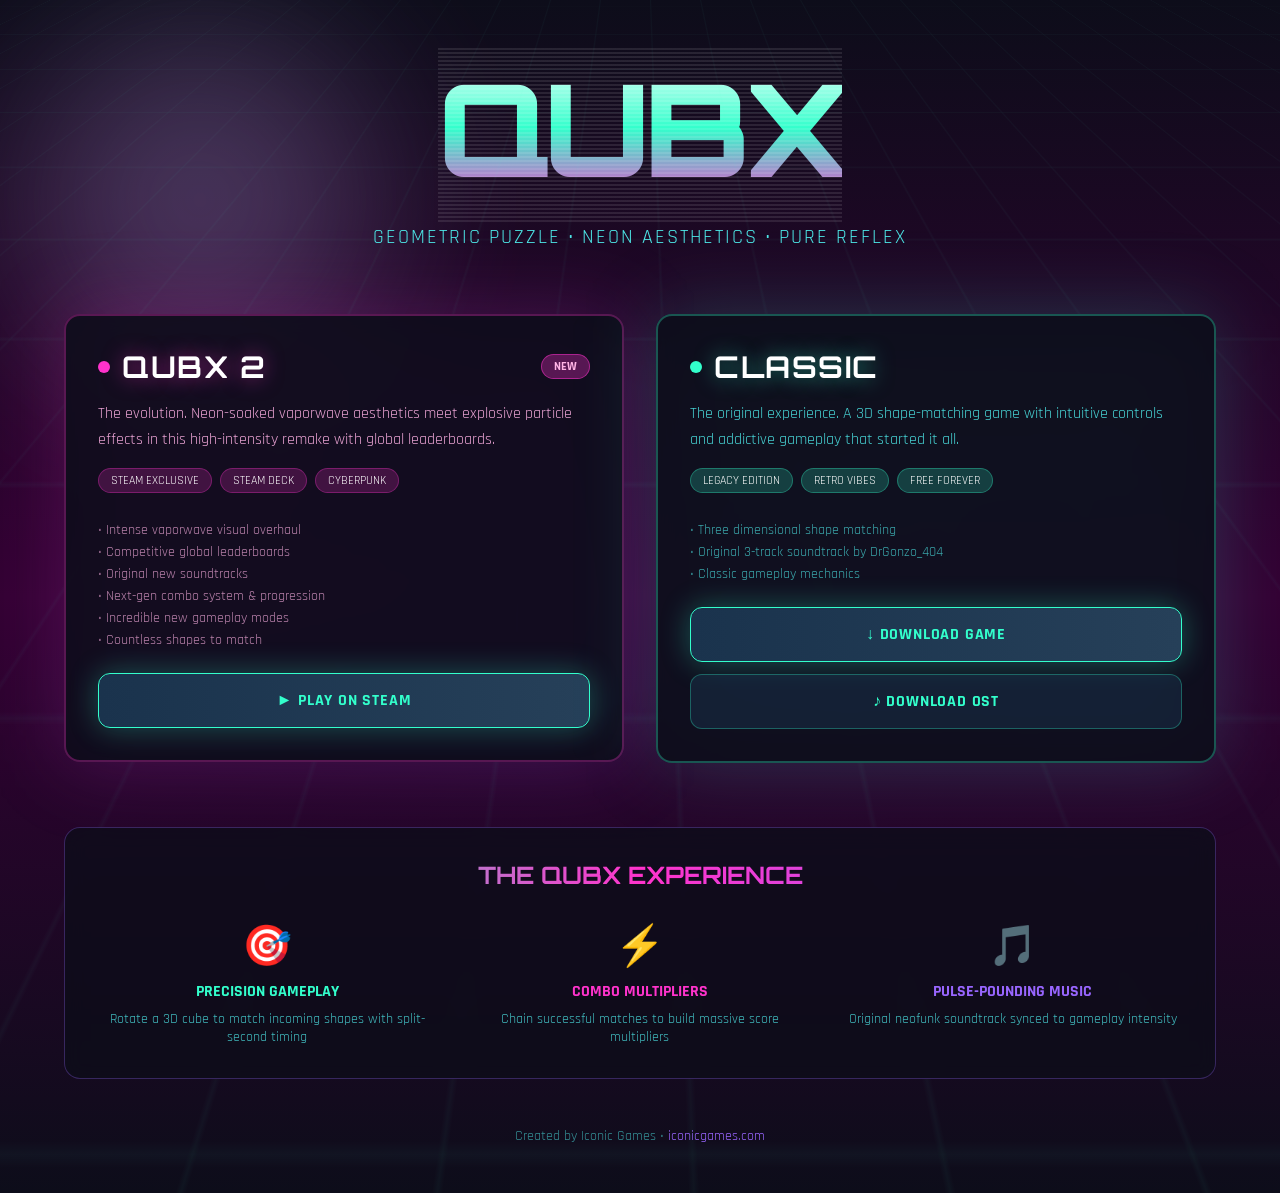
==== index.html @ 0fdddac6 "spells iconic" ====
<!DOCTYPE html>
<html lang="en">
<head>
  <meta charset="UTF-8">
  <meta name="viewport" content="width=device-width, initial-scale=1.0">
  <title>Qubx - Geometric Puzzle Game</title>
  <meta name="description" content="Qubx - A fast-reaction 3D puzzle game with neon aesthetics. Play the classic version free or try the new Steam release!">
  
  <!-- Fonts -->
  <link rel="preconnect" href="https://fonts.googleapis.com">
  <link rel="preconnect" href="https://fonts.gstatic.com" crossorigin>
  <link href="https://fonts.googleapis.com/css2?family=Orbitron:wght@400;700;900&family=Rajdhani:wght@400;600;700&display=swap" rel="stylesheet">
  
  <!-- Styles -->
  <link rel="stylesheet" href="styles.css">
</head>
<body>
  <div class="bg-wrapper">
    <div class="grid-bg"></div>
    <div class="glow-orb glow-orb-1" id="orb1"></div>
    <div class="glow-orb glow-orb-2" id="orb2"></div>
    
    <div class="container">
      <header>
        <div class="title-wrapper">
          <h1>QUBX</h1>
          <div class="scanlines"></div>
        </div>
        <p class="subtitle">GEOMETRIC PUZZLE • NEON AESTHETICS • PURE REFLEX</p>
      </header>

      <div class="cards-grid">
        <!-- Qubx 2 Card -->
        <div class="card card-new">
          <div class="card-glow"></div>
          <div class="card-content">
            <div class="card-header">
              <div class="status-dot"></div>
              <h2 class="card-title">QUBX 2</h2>
              <span class="badge-new">NEW</span>
            </div>
            
            <p class="card-description">
              The evolution. Neon-soaked vaporwave aesthetics meet explosive particle effects 
              in this high-intensity remake with global leaderboards.
            </p>
            
            <div class="tags">
              <span class="tag">STEAM EXCLUSIVE</span>
              <span class="tag">STEAM DECK</span>
              <span class="tag">CYBERPUNK</span>
            </div>
            
            <div class="features-list">
              <p>• Intense vaporwave visual overhaul</p>
              <p>• Competitive global leaderboards</p>
              <p>• Original new soundtracks</p>
              <p>• Next-gen combo system & progression</p>
              <p>• Incredible new gameplay modes</p>
              <p>• Countless shapes to match</p>
            </div>
            
            <div class="buttons">
              <a href="https://store.steampowered.com/app/3856500/Qubx_2/" target="_blank" rel="noopener noreferrer" class="btn btn-primary">► PLAY ON STEAM</a>
            </div>
          </div>
        </div>

        <!-- Classic Card -->
        <div class="card card-classic">
          <div class="card-glow"></div>
          <div class="card-content">
            <div class="card-header">
              <div class="status-dot"></div>
              <h2 class="card-title">CLASSIC</h2>
            </div>
            
            <p class="card-description">
              The original experience. A 3D shape-matching game with intuitive controls 
              and addictive gameplay that started it all.
            </p>
            
            <div class="tags">
              <span class="tag">LEGACY EDITION</span>
              <span class="tag">RETRO VIBES</span>
              <span class="tag">FREE FOREVER</span>
            </div>
            
            <div class="features-list">
              <p>• Three dimensional shape matching</p>
              <p>• Original 3-track soundtrack by DrGonzo_404</p>
              <p>• Classic gameplay mechanics</p>
            </div>
            
            <div class="buttons">
              <a href="QubxFull.zip" class="btn btn-primary">↓ DOWNLOAD GAME</a>
              <a href="QubxOST.zip" class="btn btn-secondary">♪ DOWNLOAD OST</a>
            </div>
          </div>
        </div>
      </div>

      <!-- Features Section -->
      <div class="features">
        <h3 class="features-title">THE QUBX EXPERIENCE</h3>
        
        <div class="features-grid">
          <div class="feature-1">
            <div class="feature-icon">🎯</div>
            <h4 class="feature-title">PRECISION GAMEPLAY</h4>
            <p class="feature-description">
              Rotate a 3D cube to match incoming shapes with split-second timing
            </p>
          </div>
          
          <div class="feature-2">
            <div class="feature-icon">⚡</div>
            <h4 class="feature-title">COMBO MULTIPLIERS</h4>
            <p class="feature-description">
              Chain successful matches to build massive score multipliers
            </p>
          </div>
          
          <div class="feature-3">
            <div class="feature-icon">🎵</div>
            <h4 class="feature-title">PULSE-POUNDING MUSIC</h4>
            <p class="feature-description">
              Original neofunk soundtrack synced to gameplay intensity
            </p>
          </div>
        </div>
      </div>

      <footer>
        <p>
          Created by Iconic Games • 
          <a href="https://iconicgames.com">iconicgames.com</a>
        </p>
      </footer>
    </div>
  </div>

  <script>
    // Mouse-following glow orbs
    const orb1 = document.getElementById('orb1');
    const orb2 = document.getElementById('orb2');
    
    document.addEventListener('mousemove', (e) => {
      const x = (e.clientX / window.innerWidth) * 100;
      const y = (e.clientY / window.innerHeight) * 100;
      
      orb1.style.left = x + '%';
      orb1.style.top = y + '%';
      
      orb2.style.left = (100 - x) + '%';
      orb2.style.top = (100 - y) + '%';
    });
  </script>
</body>
</html>
---- styles.css ----
/* Qubx 2 Vaporwave Color Palette */
:root {
  --color-neon-cyan: #33FFCC;
  --color-hover-cyan: #4DFFE6;
  --color-bright-cyan: #4DE6E6;
  --color-neon-magenta: #FF33CC;
  --color-purple: #9966FF;
  --color-golden: #FFE64D;
  --color-bg-dark: #0D0D1A;
  --color-bg-panel: #1A334D;
  --color-bg-panel-hover: #264059;
}

* {
  margin: 0;
  padding: 0;
  box-sizing: border-box;
  -webkit-font-smoothing: antialiased;
  -moz-osx-font-smoothing: grayscale;
}

body {
  font-family: 'Rajdhani', sans-serif;
  color: #ffffff;
  overflow-x: hidden;
  background: linear-gradient(to bottom, var(--color-bg-dark), #330033, var(--color-bg-dark));
  min-height: 100vh;
}

.container {
  max-width: 1200px;
  margin: 0 auto;
  padding: 3rem 1.5rem;
  position: relative;
  z-index: 10;
}

/* Background effects */
.bg-wrapper {
  position: relative;
  min-height: 100vh;
}

.grid-bg {
  position: absolute;
  inset: 0;
  opacity: 0.2;
  background-image: 
    linear-gradient(rgba(51, 255, 204, 0.15) 1px, transparent 1px),
    linear-gradient(90deg, rgba(51, 255, 204, 0.15) 1px, transparent 1px);
  background-size: 50px 50px;
  transform: perspective(500px) rotateX(60deg) translateY(-20%);
  transform-origin: center top;
}

.glow-orb {
  position: absolute;
  width: 400px;
  height: 400px;
  border-radius: 50%;
  filter: blur(80px);
  transition: all 1s ease-out;
  pointer-events: none;
}

.glow-orb-1 {
  background: radial-gradient(circle, var(--color-neon-magenta), transparent);
  opacity: 0.3;
}

.glow-orb-2 {
  background: radial-gradient(circle, var(--color-neon-cyan), transparent);
  opacity: 0.2;
  transition-duration: 1.5s;
}

/* Header */
header {
  text-align: center;
  margin-bottom: 4rem;
  animation: fadeIn 1s ease-out;
}

.title-wrapper {
  position: relative;
  display: inline-block;
}

h1 {
  font-family: 'Orbitron', sans-serif;
  font-size: 6rem;
  font-weight: 900;
  letter-spacing: -0.05em;
  margin-bottom: 1rem;
  background: linear-gradient(180deg, #fff 0%, var(--color-neon-cyan) 50%, var(--color-neon-magenta) 100%);
  -webkit-background-clip: text;
  -webkit-text-fill-color: transparent;
  background-clip: text;
  animation: glowPulse 3s ease-in-out infinite;
}

@keyframes glowPulse {
  0%, 100% {
    text-shadow: 
      0 0 20px rgba(51, 255, 204, 0.3),
      0 0 40px rgba(255, 51, 204, 0.2),
      0 0 60px rgba(153, 102, 255, 0.1);
  }
  50% {
    text-shadow: 
      0 0 30px rgba(51, 255, 204, 0.5),
      0 0 60px rgba(255, 51, 204, 0.4),
      0 0 90px rgba(153, 102, 255, 0.3);
  }
}

.scanlines {
  position: absolute;
  inset: 0;
  opacity: 0.1;
  pointer-events: none;
  background-image: repeating-linear-gradient(0deg, transparent, transparent 2px, #fff 2px, #fff 4px);
}

.subtitle {
  font-size: 1.25rem;
  color: var(--color-bright-cyan);
  letter-spacing: 0.1em;
}

/* Cards Grid */
.cards-grid {
  display: grid;
  grid-template-columns: 1fr;
  gap: 2rem;
  margin-bottom: 4rem;
}

@media (min-width: 768px) {
  .cards-grid {
    grid-template-columns: 1fr 1fr;
  }
  
  h1 {
    font-size: 8rem;
  }
}

/* Card Styles */
.card {
  position: relative;
  animation: slideInLeft 0.8s ease-out;
}

.card:nth-child(2) {
  animation: slideInRight 0.8s ease-out;
}

.card-glow {
  position: absolute;
  inset: 0;
  border-radius: 1rem;
  filter: blur(40px);
  transition: filter 0.5s;
}

.card:hover .card-glow {
  filter: blur(60px);
}

.card-classic .card-glow {
  background: linear-gradient(to bottom right, rgba(51, 255, 204, 0.2), rgba(77, 230, 230, 0.2));
}

.card-new .card-glow {
  background: linear-gradient(to bottom right, rgba(255, 51, 204, 0.2), rgba(153, 102, 255, 0.2));
}

.card-content {
  position: relative;
  background: rgba(13, 13, 26, 0.9);
  backdrop-filter: blur(10px);
  border-radius: 1rem;
  padding: 2rem;
  border: 2px solid;
  transition: border-color 0.3s;
}

.card-classic .card-content {
  border-color: rgba(51, 255, 204, 0.3);
}

.card-classic:hover .card-content {
  border-color: rgba(51, 255, 204, 0.7);
}

.card-new .card-content {
  border-color: rgba(255, 51, 204, 0.3);
}

.card-new:hover .card-content {
  border-color: rgba(255, 51, 204, 0.7);
}

.card-header {
  display: flex;
  align-items: center;
  gap: 0.75rem;
  margin-bottom: 1rem;
}

.status-dot {
  width: 0.75rem;
  height: 0.75rem;
  border-radius: 50%;
  animation: pulse 2s cubic-bezier(0.4, 0, 0.6, 1) infinite;
}

.card-classic .status-dot {
  background-color: var(--color-neon-cyan);
}

.card-new .status-dot {
  background-color: var(--color-neon-magenta);
}

.card-title {
  font-family: 'Orbitron', sans-serif;
  font-size: 1.875rem;
  font-weight: 700;
  letter-spacing: 0.05em;
}

.card-classic .card-title {
  text-shadow: 0 0 20px rgba(51, 255, 204, 0.5);
}

.card-new .card-title {
  text-shadow: 0 0 20px rgba(255, 51, 204, 0.5);
}

.badge-new {
  margin-left: auto;
  padding: 0.25rem 0.75rem;
  background: rgba(255, 51, 204, 0.3);
  color: #FFB3E6;
  border-radius: 9999px;
  font-size: 0.75rem;
  font-weight: 700;
  border: 1px solid rgba(255, 51, 204, 0.5);
}

.card-description {
  line-height: 1.6;
  margin-bottom: 1rem;
}

.card-classic .card-description {
  color: rgba(77, 230, 230, 0.9);
}

.card-new .card-description {
  color: rgba(255, 179, 230, 0.9);
}

.tags {
  display: flex;
  flex-wrap: wrap;
  gap: 0.5rem;
  margin-bottom: 1rem;
}

.tag {
  padding: 0.25rem 0.75rem;
  border-radius: 9999px;
  font-size: 0.75rem;
  border: 1px solid;
}

.card-classic .tag {
  background: rgba(51, 255, 204, 0.2);
  border-color: rgba(51, 255, 204, 0.3);
}

.card-new .tag {
  background: rgba(255, 51, 204, 0.2);
  border-color: rgba(255, 51, 204, 0.3);
}

.features-list {
  font-size: 0.875rem;
  margin-bottom: 1.5rem;
  padding-top: 0.5rem;
}

.card-classic .features-list {
  color: rgba(77, 230, 230, 0.7);
}

.card-new .features-list {
  color: rgba(255, 179, 230, 0.7);
}

.features-list p {
  margin: 0.25rem 0;
}

.buttons {
  display: flex;
  flex-direction: column;
  gap: 0.75rem;
}

.btn {
  display: block;
  padding: 1rem 1.5rem;
  border-radius: 0.75rem;
  font-weight: 700;
  text-align: center;
  text-decoration: none;
  font-family: 'Rajdhani', sans-serif;
  letter-spacing: 0.05em;
  transition: all 0.3s;
}

.btn-primary {
  background: linear-gradient(to right, #1A334D, #264059);
  border: 1px solid var(--color-neon-cyan);
  color: var(--color-neon-cyan);
  box-shadow: 0 0 30px rgba(51, 255, 204, 0.3);
}

.btn-primary:hover {
  background: linear-gradient(to right, #264059, #336680);
  box-shadow: 0 0 50px rgba(51, 255, 204, 0.5);
  transform: scale(1.05);
}

.btn-secondary {
  background: rgba(26, 51, 77, 0.5);
  border: 1px solid rgba(51, 255, 204, 0.3);
  color: var(--color-neon-cyan);
}

.btn-secondary:hover {
  background: rgba(38, 64, 89, 0.5);
  border-color: rgba(51, 255, 204, 0.7);
}

/* Features Section */
.features {
  background: rgba(13, 13, 26, 0.8);
  backdrop-filter: blur(10px);
  border-radius: 1rem;
  padding: 2rem;
  border: 1px solid rgba(153, 102, 255, 0.3);
  animation: fadeInUp 1s ease-out 0.3s both;
}

.features-title {
  font-family: 'Orbitron', sans-serif;
  font-size: 1.5rem;
  font-weight: 700;
  text-align: center;
  margin-bottom: 2rem;
  background: linear-gradient(90deg, var(--color-neon-cyan), var(--color-neon-magenta), var(--color-purple));
  -webkit-background-clip: text;
  -webkit-text-fill-color: transparent;
  background-clip: text;
}

.features-grid {
  display: grid;
  grid-template-columns: 1fr;
  gap: 2rem;
  text-align: center;
}

@media (min-width: 768px) {
  .features-grid {
    grid-template-columns: repeat(3, 1fr);
  }
}

.feature-icon {
  font-size: 2.5rem;
  margin-bottom: 0.5rem;
}

.feature-title {
  font-weight: 700;
  margin-bottom: 0.5rem;
}

.feature-1 .feature-title {
  color: var(--color-neon-cyan);
}

.feature-2 .feature-title {
  color: var(--color-neon-magenta);
}

.feature-3 .feature-title {
  color: var(--color-purple);
}

.feature-description {
  font-size: 0.875rem;
  color: rgba(77, 230, 230, 0.8);
}

/* Footer */
footer {
  text-align: center;
  margin-top: 3rem;
  color: rgba(77, 230, 230, 0.6);
  font-size: 0.875rem;
}

footer a {
  color: var(--color-purple);
  text-decoration: none;
  transition: color 0.3s;
}

footer a:hover {
  color: var(--color-neon-cyan);
}

/* Animations */
@keyframes fadeIn {
  from {
    opacity: 0;
    transform: translateY(-20px);
  }
  to {
    opacity: 1;
    transform: translateY(0);
  }
}

@keyframes fadeInUp {
  from {
    opacity: 0;
    transform: translateY(40px);
  }
  to {
    opacity: 1;
    transform: translateY(0);
  }
}

@keyframes slideInLeft {
  from {
    opacity: 0;
    transform: translateX(-50px);
  }
  to {
    opacity: 1;
    transform: translateX(0);
  }
}

@keyframes slideInRight {
  from {
    opacity: 0;
    transform: translateX(50px);
  }
  to {
    opacity: 1;
    transform: translateX(0);
  }
}

@keyframes pulse {
  0%, 100% {
    opacity: 1;
  }
  50% {
    opacity: 0.5;
  }
}

/* Responsive */
@media (max-width: 767px) {
  h1 {
    font-size: 4rem;
  }
  
  .subtitle {
    font-size: 1rem;
  }
  
  .card-title {
    font-size: 1.5rem;
  }
}
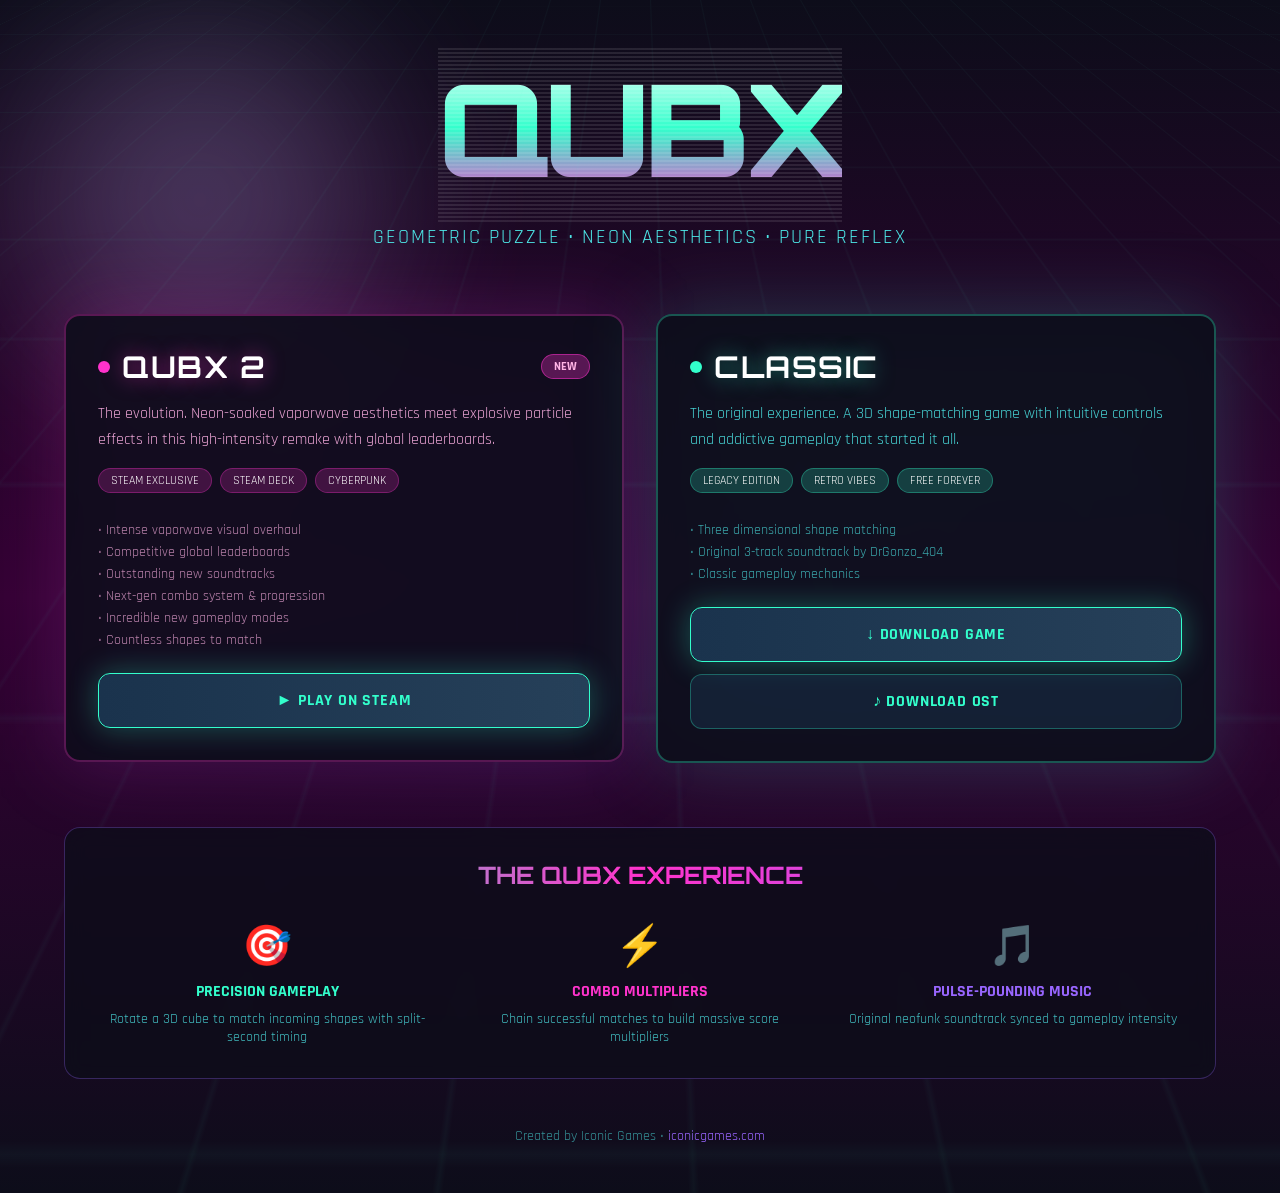
==== commit 8dc3b409: "v2" ====
--- a/index.html
+++ b/index.html
@@ -54,7 +54,7 @@
             <div class="features-list">
               <p>• Intense vaporwave visual overhaul</p>
               <p>• Competitive global leaderboards</p>
-              <p>• Original new soundtracks</p>
+              <p>• Outstanding new soundtracks</p>
               <p>• Next-gen combo system & progression</p>
               <p>• Incredible new gameplay modes</p>
               <p>• Countless shapes to match</p>
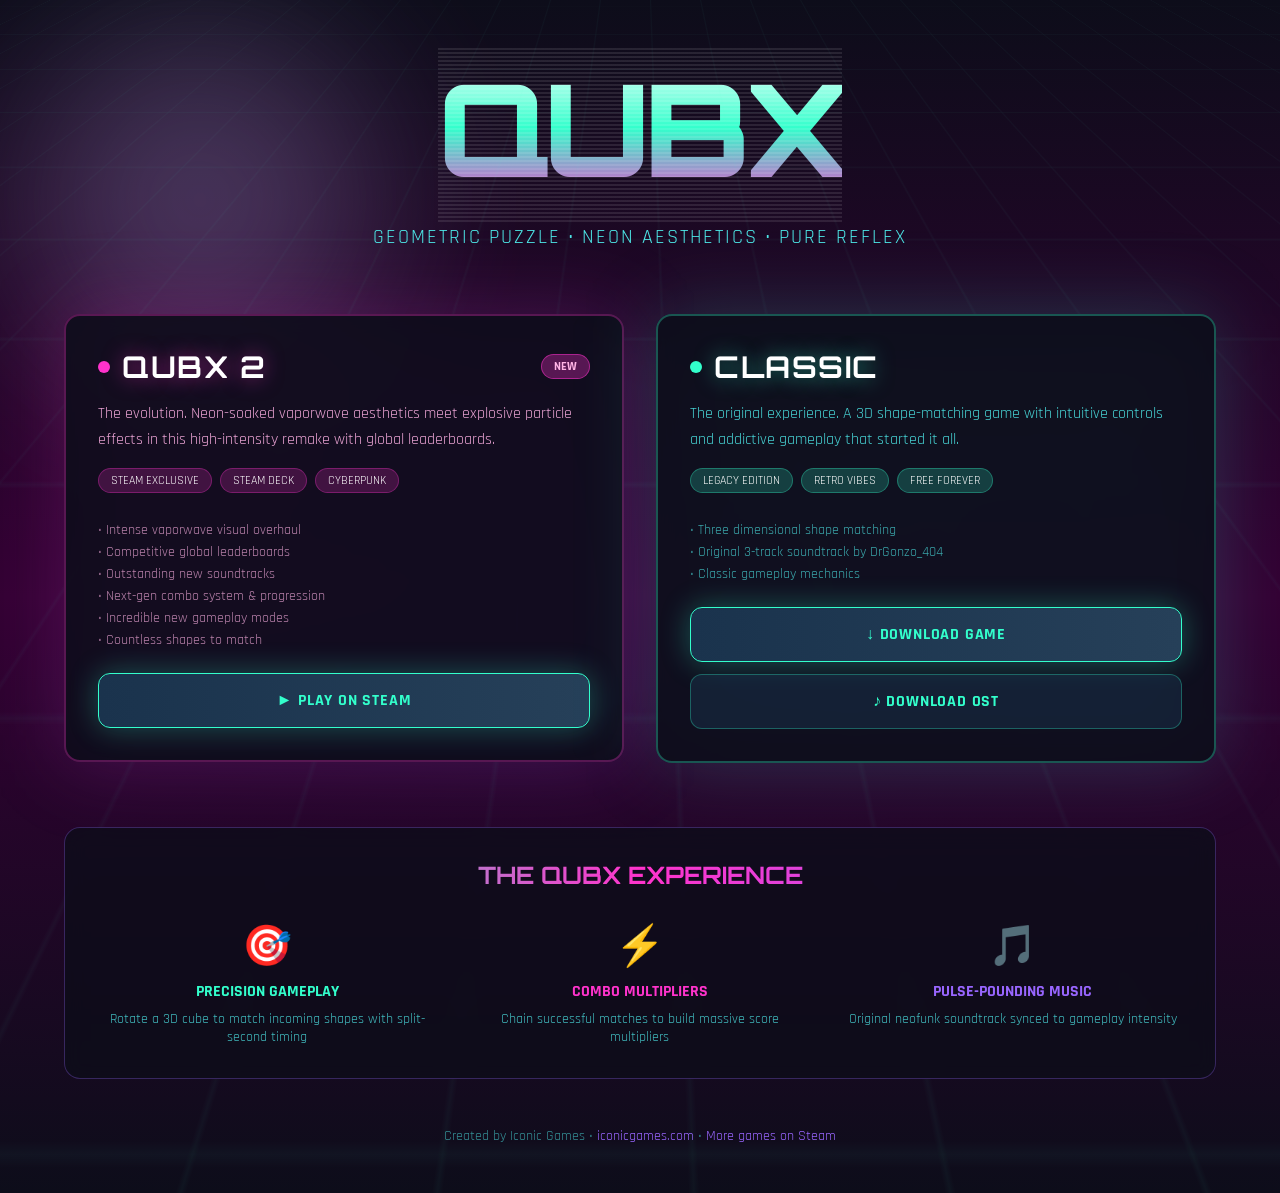
==== commit 0191fe4c: "Add Iconic Games Steam developer page link to footer Co-Authored-By: Claude Sonnet 4.6 <noreply@anth" ====
--- a/index.html
+++ b/index.html
@@ -133,8 +133,9 @@
 
       <footer>
         <p>
-          Created by Iconic Games • 
-          <a href="https://iconicgames.com">iconicgames.com</a>
+          Created by Iconic Games •
+          <a href="https://iconicgames.com">iconicgames.com</a> •
+          <a href="https://store.steampowered.com/developer/IconicGames" target="_blank" rel="noopener noreferrer">More games on Steam</a>
         </p>
       </footer>
     </div>
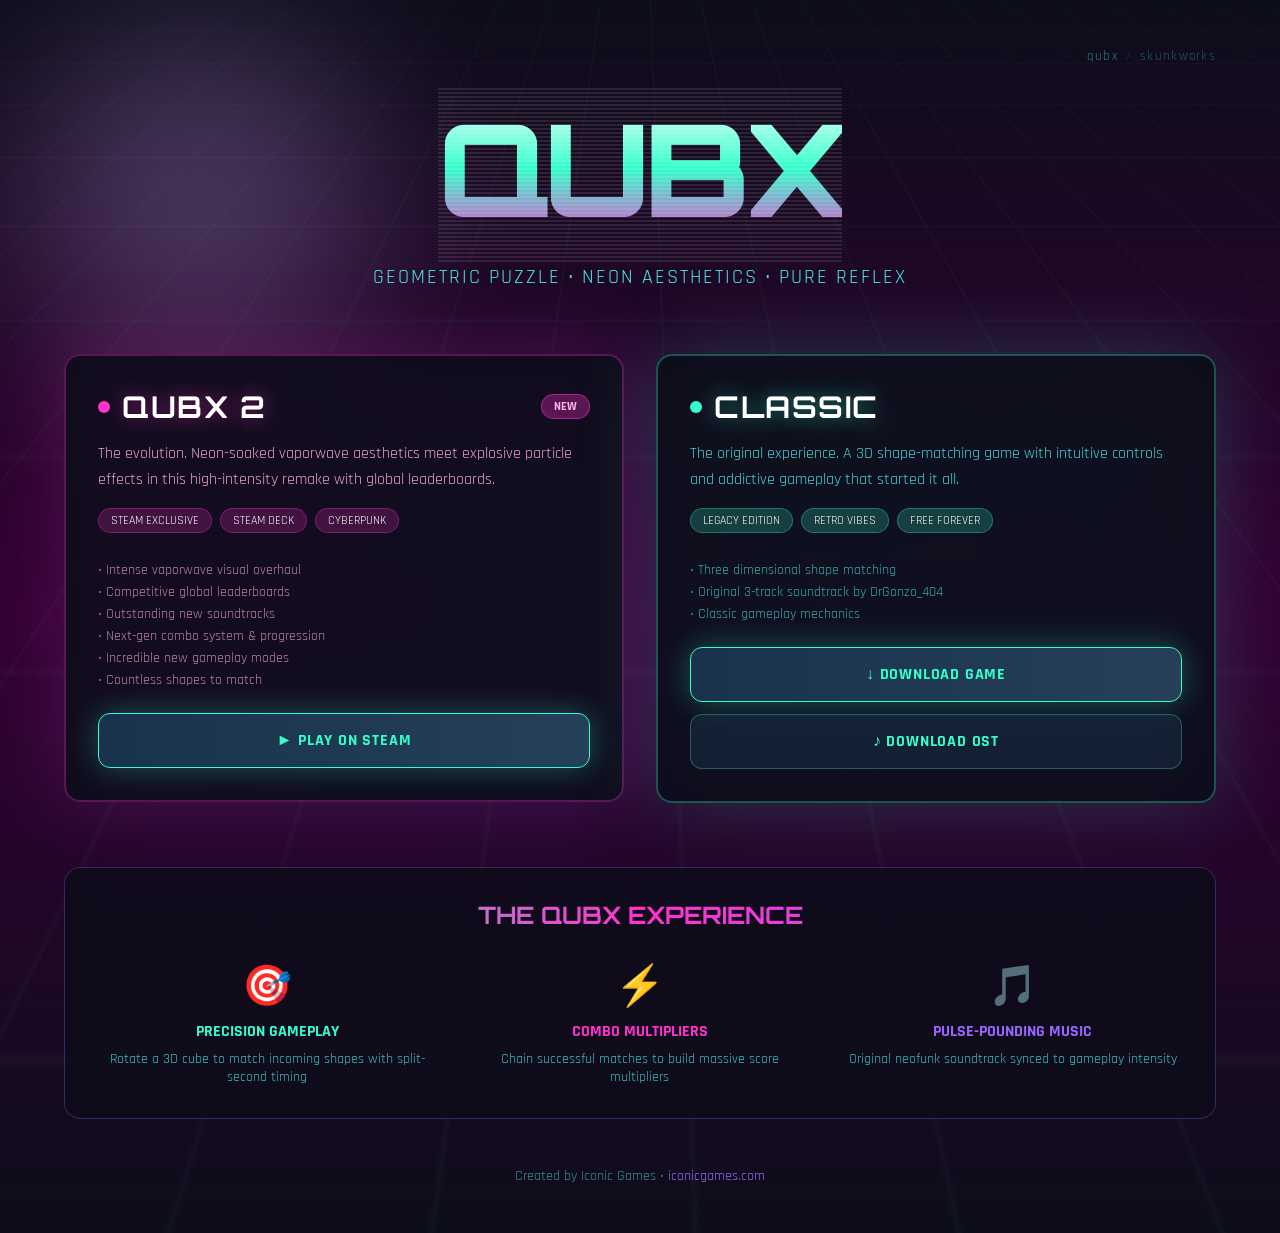
==== commit 5deec690: "Add skunkworks prototype gallery page with Rock Dwellers entry - New skunkworks.html in a blueprint/" ====
--- a/index.html
+++ b/index.html
@@ -21,6 +21,12 @@
     <div class="glow-orb glow-orb-2" id="orb2"></div>
     
     <div class="container">
+      <nav class="site-nav">
+        <a href="index.html" class="nav-link nav-active">qubx</a>
+        <span class="nav-sep">/</span>
+        <a href="skunkworks.html" class="nav-link">skunkworks</a>
+      </nav>
+
       <header>
         <div class="title-wrapper">
           <h1>QUBX</h1>
@@ -93,8 +99,8 @@
             </div>
             
             <div class="buttons">
-              <a href="QubxFull.zip" class="btn btn-primary">↓ DOWNLOAD GAME</a>
-              <a href="QubxOST.zip" class="btn btn-secondary">♪ DOWNLOAD OST</a>
+              <a href="https://github.com/IconicGamesQubx/IconicGamesQubx.github.io/releases/download/qubx-classic-v1/QubxFull.zip" class="btn btn-primary">↓ DOWNLOAD GAME</a>
+              <a href="https://github.com/IconicGamesQubx/IconicGamesQubx.github.io/releases/download/qubx-classic-v1/QubxOST.zip" class="btn btn-secondary">♪ DOWNLOAD OST</a>
             </div>
           </div>
         </div>
@@ -133,9 +139,8 @@
 
       <footer>
         <p>
-          Created by Iconic Games •
-          <a href="https://iconicgames.com">iconicgames.com</a> •
-          <a href="https://store.steampowered.com/developer/IconicGames" target="_blank" rel="noopener noreferrer">More games on Steam</a>
+          Created by Iconic Games • 
+          <a href="https://iconicgames.com">iconicgames.com</a>
         </p>
       </footer>
     </div>
--- a/styles.css
+++ b/styles.css
@@ -35,6 +35,43 @@
   z-index: 10;
 }
 
+/* Minimal site nav */
+.site-nav {
+  display: flex;
+  justify-content: flex-end;
+  align-items: center;
+  gap: 0.5rem;
+  font-family: 'Rajdhani', sans-serif;
+  font-size: 0.8rem;
+  letter-spacing: 0.1em;
+  text-transform: lowercase;
+  margin-bottom: 1.5rem;
+  opacity: 0.5;
+  transition: opacity 0.3s;
+}
+
+.site-nav:hover {
+  opacity: 0.9;
+}
+
+.nav-link {
+  color: rgba(77, 230, 230, 0.7);
+  text-decoration: none;
+  transition: color 0.2s;
+}
+
+.nav-link:hover {
+  color: var(--color-neon-cyan);
+}
+
+.nav-active {
+  color: var(--color-neon-cyan);
+}
+
+.nav-sep {
+  color: rgba(77, 230, 230, 0.3);
+}
+
 /* Background effects */
 .bg-wrapper {
   position: relative;
@@ -486,12 +523,13 @@
   h1 {
     font-size: 4rem;
   }
-  
+
   .subtitle {
     font-size: 1rem;
   }
-  
+
   .card-title {
     font-size: 1.5rem;
   }
 }
+
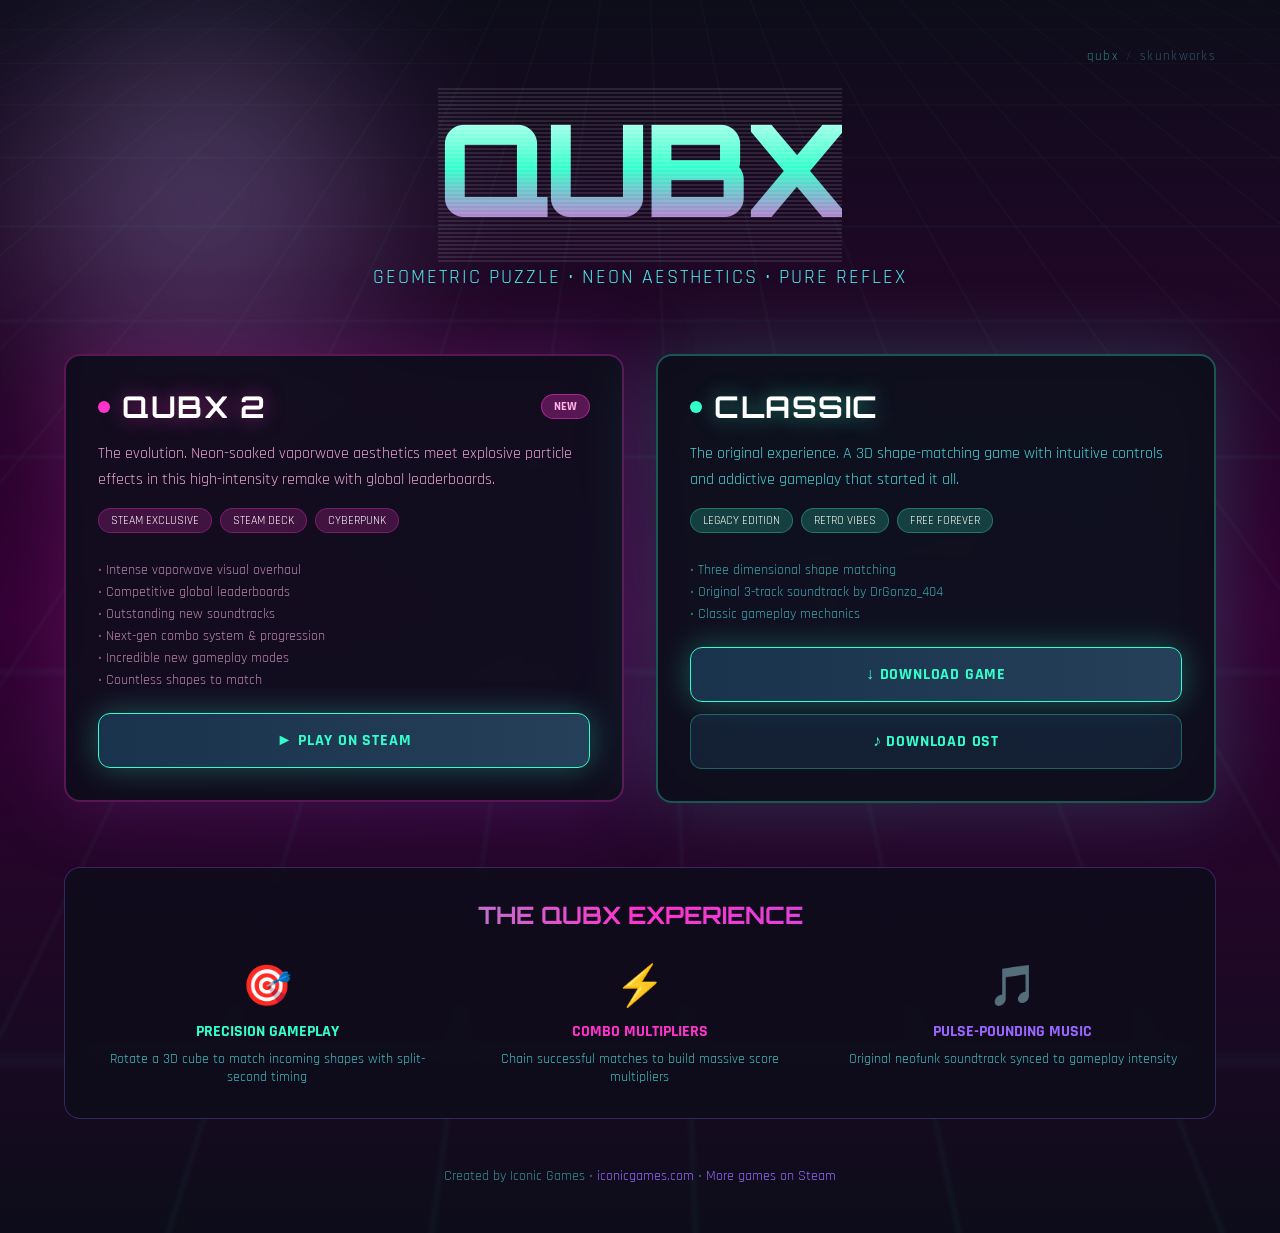
==== commit ce4138ab: "Add skunkworks prototype gallery page with Rock Dwellers entry (#2) - New skunkworks.html in a bluep" ====
--- a/index.html
+++ b/index.html
@@ -139,8 +139,9 @@
 
       <footer>
         <p>
-          Created by Iconic Games • 
-          <a href="https://iconicgames.com">iconicgames.com</a>
+          Created by Iconic Games •
+          <a href="https://iconicgames.com">iconicgames.com</a> •
+          <a href="https://store.steampowered.com/developer/IconicGames" target="_blank" rel="noopener noreferrer">More games on Steam</a>
         </p>
       </footer>
     </div>
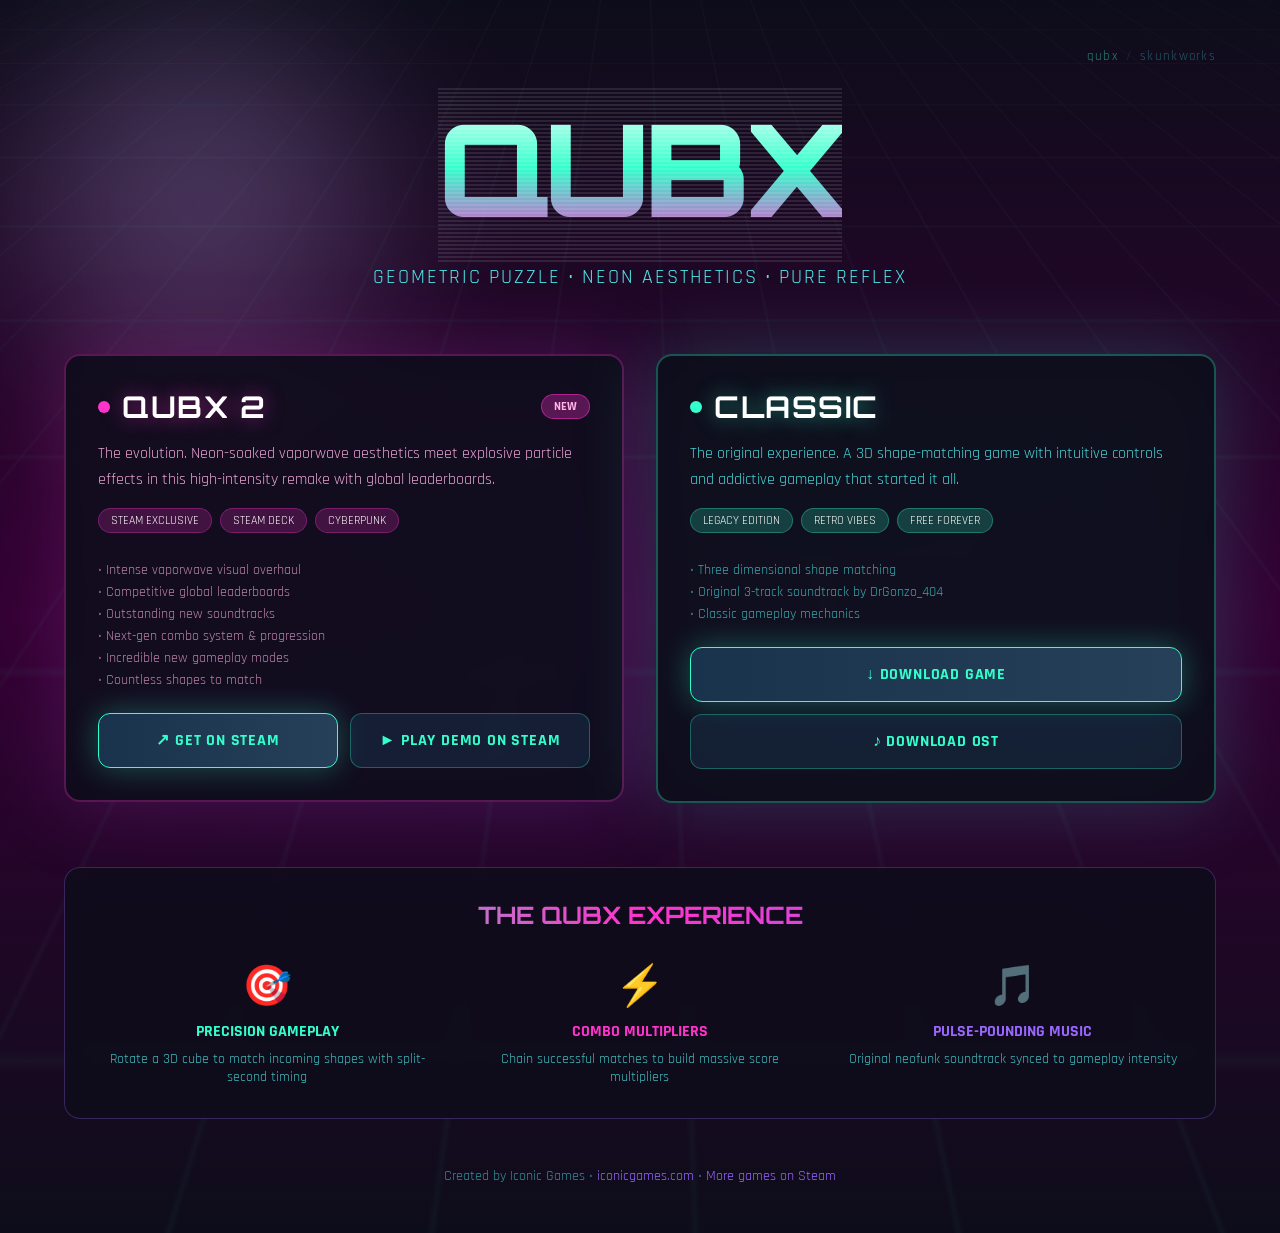
==== commit 8add2170: "Add separate Steam purchase and demo buttons" ====
--- a/index.html
+++ b/index.html
@@ -66,8 +66,9 @@
               <p>• Countless shapes to match</p>
             </div>
             
-            <div class="buttons">
-              <a href="https://store.steampowered.com/app/3856500/Qubx_2/" target="_blank" rel="noopener noreferrer" class="btn btn-primary">► PLAY ON STEAM</a>
+            <div class="buttons buttons-steam">
+              <a href="https://store.steampowered.com/app/3856500/Qubx_2/" target="_blank" rel="noopener noreferrer" class="btn btn-primary">↗ GET ON STEAM</a>
+              <a href="https://store.steampowered.com/app/3856500/Qubx_2/" target="_blank" rel="noopener noreferrer" class="btn btn-secondary">► PLAY DEMO ON STEAM</a>
             </div>
           </div>
         </div>
--- a/styles.css
+++ b/styles.css
@@ -348,6 +348,11 @@
   gap: 0.75rem;
 }
 
+.buttons-steam {
+  display: grid;
+  grid-template-columns: repeat(auto-fit, minmax(min(100%, 13rem), 1fr));
+}
+
 .btn {
   display: block;
   padding: 1rem 1.5rem;
@@ -532,4 +537,3 @@
     font-size: 1.5rem;
   }
 }
-
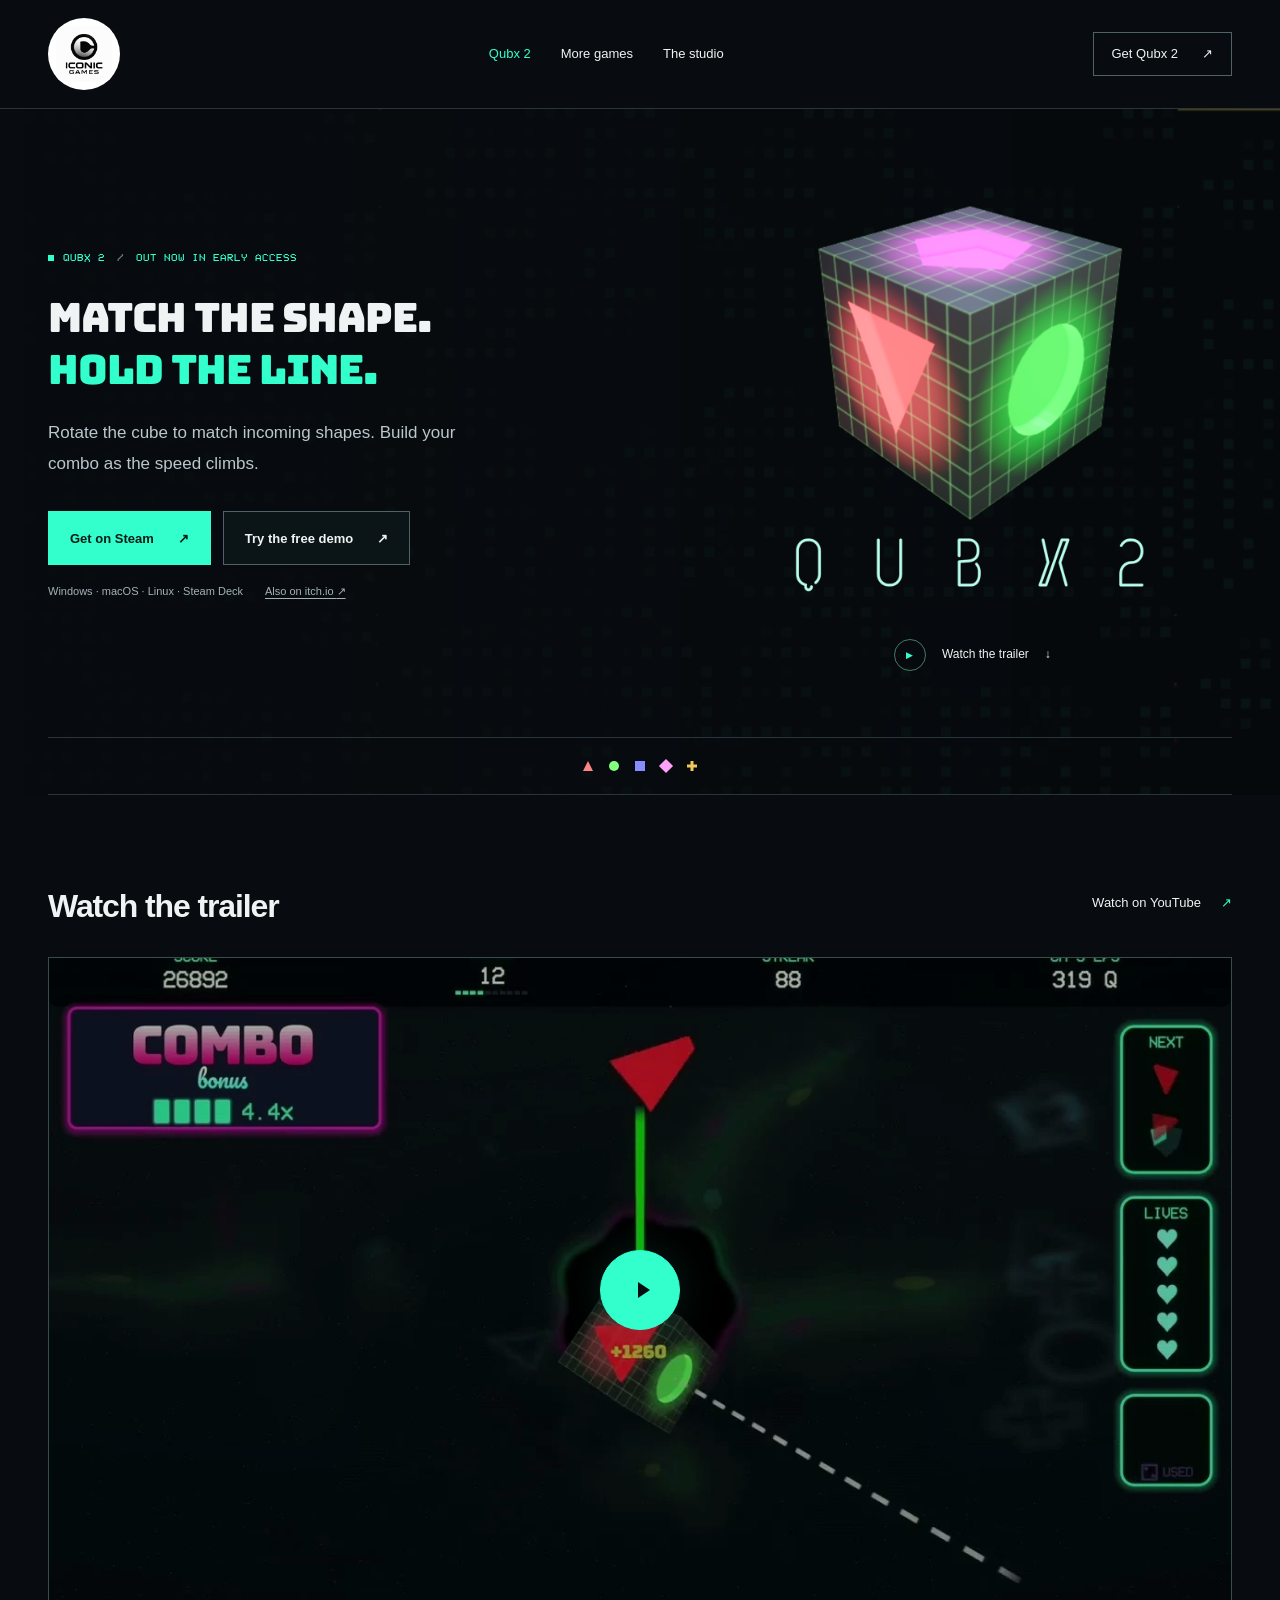
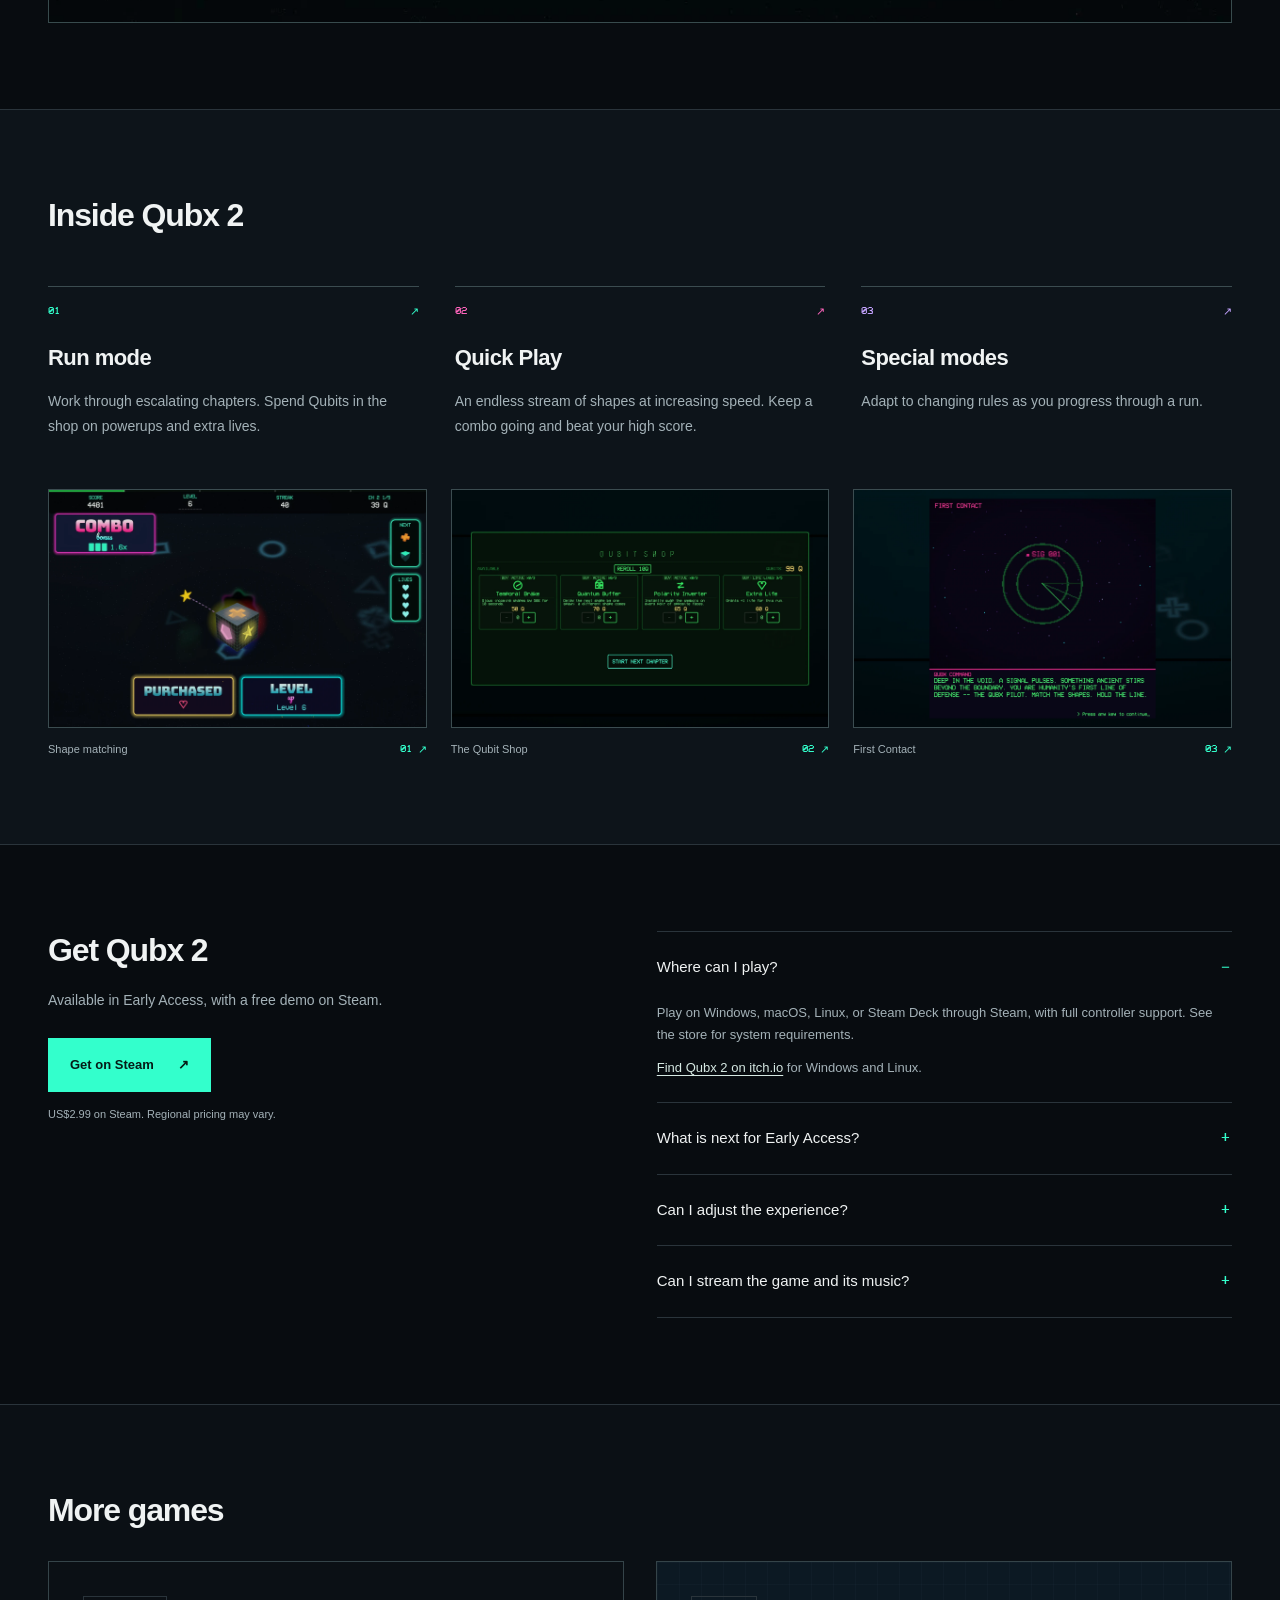
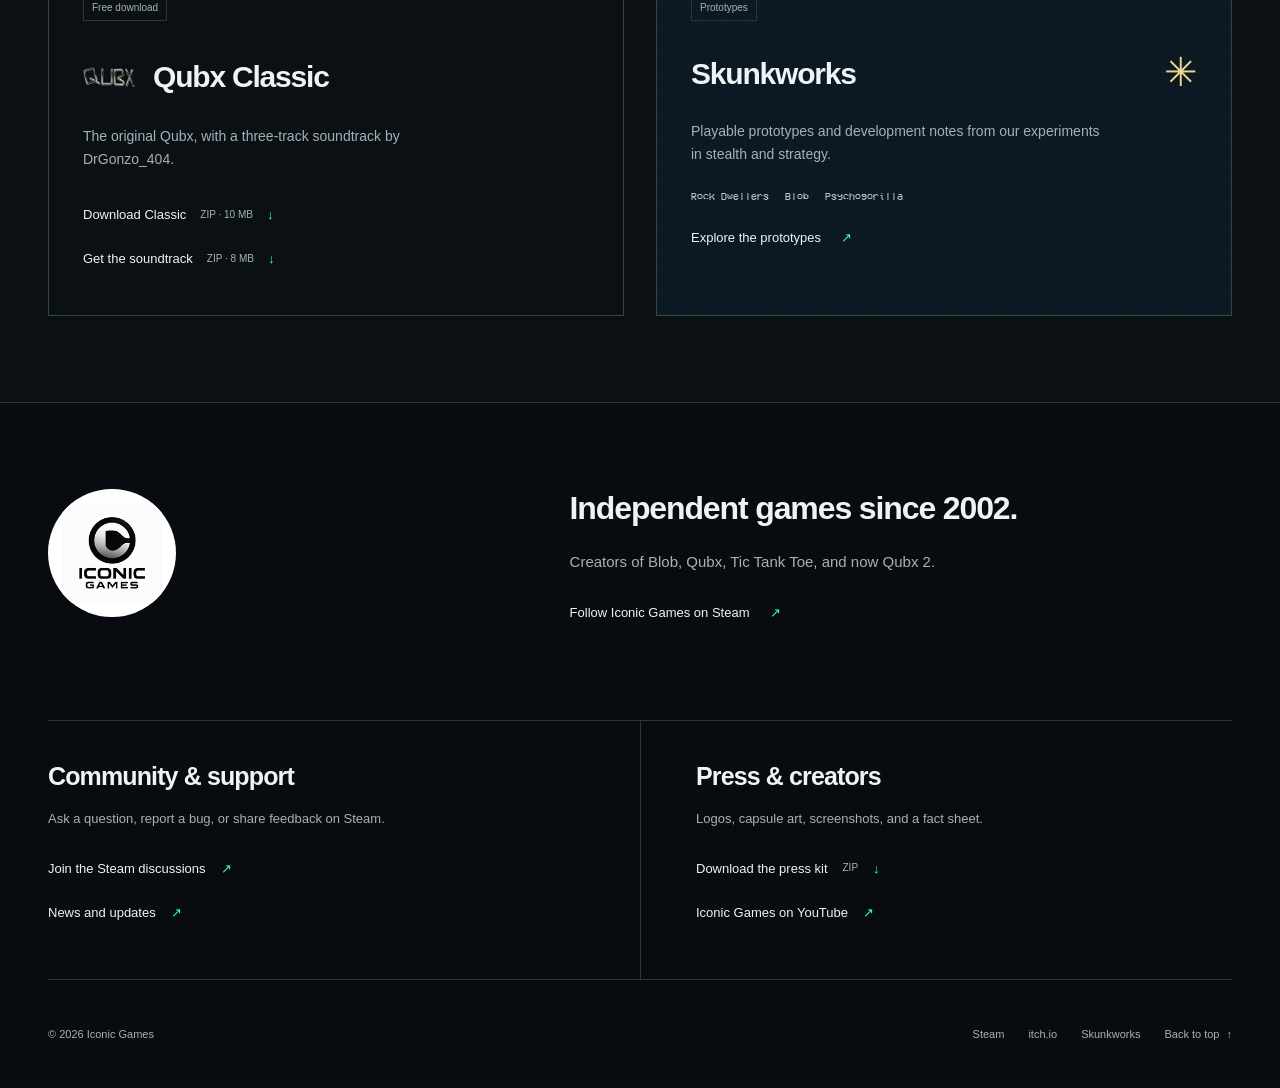
==== commit db0e606f: "Refresh Iconic Games site and Qubx 2 presentation Use existing studio and game artwork, concise copy" ====
--- a/index.html
+++ b/index.html
@@ -1,168 +1,454 @@
-<!DOCTYPE html>
+<!doctype html>
 <html lang="en">
-<head>
-  <meta charset="UTF-8">
-  <meta name="viewport" content="width=device-width, initial-scale=1.0">
-  <title>Qubx - Geometric Puzzle Game</title>
-  <meta name="description" content="Qubx - A fast-reaction 3D puzzle game with neon aesthetics. Play the classic version free or try the new Steam release!">
-  
-  <!-- Fonts -->
-  <link rel="preconnect" href="https://fonts.googleapis.com">
-  <link rel="preconnect" href="https://fonts.gstatic.com" crossorigin>
-  <link href="https://fonts.googleapis.com/css2?family=Orbitron:wght@400;700;900&family=Rajdhani:wght@400;600;700&display=swap" rel="stylesheet">
-  
-  <!-- Styles -->
-  <link rel="stylesheet" href="styles.css">
-</head>
-<body>
-  <div class="bg-wrapper">
-    <div class="grid-bg"></div>
-    <div class="glow-orb glow-orb-1" id="orb1"></div>
-    <div class="glow-orb glow-orb-2" id="orb2"></div>
-    
-    <div class="container">
-      <nav class="site-nav">
-        <a href="index.html" class="nav-link nav-active">qubx</a>
-        <span class="nav-sep">/</span>
-        <a href="skunkworks.html" class="nav-link">skunkworks</a>
+  <head>
+    <meta charset="UTF-8" />
+    <meta name="viewport" content="width=device-width, initial-scale=1" />
+    <title>Iconic Games</title>
+    <meta
+      name="description"
+      content="Qubx 2 is a 3D shape matching game from Iconic Games. Watch the trailer, explore Run mode and Quick Play, and try the free Steam demo."
+    />
+    <meta name="theme-color" content="#080c10" />
+    <meta name="color-scheme" content="dark" />
+    <meta name="referrer" content="strict-origin-when-cross-origin" />
+    <link rel="canonical" href="https://iconicgames.com/" />
+    <meta property="og:type" content="website" />
+    <meta property="og:site_name" content="Iconic Games" />
+    <meta property="og:title" content="Iconic Games" />
+    <meta
+      property="og:description"
+      content="Rotate the cube to match incoming shapes. Qubx 2 is out now in Early Access, with a free demo on Steam."
+    />
+    <meta property="og:url" content="https://iconicgames.com/" />
+    <meta
+      property="og:image"
+      content="https://iconicgames.com/assets/qubx-2-social.jpg"
+    />
+    <meta
+      property="og:image:alt"
+      content="Qubx 2: a neon cube with geometric shapes on its faces"
+    />
+    <meta name="twitter:card" content="summary_large_image" />
+    <link rel="icon" href="assets/favicon.png" type="image/png" />
+    <link rel="stylesheet" href="styles.css" />
+    <script src="site.js" defer></script>
+  </head>
+  <body>
+    <a class="skip-link" href="#main">Skip to content</a>
+    <header class="site-header">
+      <div class="shell header-inner">
+        <a
+          class="studio-brand"
+          href="index.html"
+          aria-label="Iconic Games home"
+        >
+          <span class="studio-logo"
+            ><img
+              src="assets/iconic-games-logo.png"
+              alt="Iconic Games"
+              width="64"
+              height="64"
+          /></span>
+        </a>
+        <nav class="site-nav" aria-label="Main navigation">
+          <a href="#qubx-2" aria-current="page">Qubx 2</a
+          ><a href="#more-games">More games</a><a href="#studio">The studio</a>
+        </nav>
+        <a
+          class="header-cta"
+          href="https://store.steampowered.com/app/3856500/Qubx_2/"
+          >Get Qubx 2 <span aria-hidden="true">↗</span></a
+        >
+      </div>
+    </header>
+    <main id="main">
+      <section class="hero" id="qubx-2" aria-labelledby="hero-title">
+        <div class="hero-grid" aria-hidden="true"></div>
+        <div class="shell hero-inner">
+          <div class="hero-copy">
+            <p class="eyebrow">
+              <span class="status-light" aria-hidden="true"></span> Qubx 2
+              <span class="eyebrow-divider">/</span> Out now in Early Access
+            </p>
+            <h1 id="hero-title">
+              Match the shape.<br /><span>Hold the line.</span>
+            </h1>
+            <p class="hero-description">
+              Rotate the cube to match incoming shapes. Build your combo as the
+              speed climbs.
+            </p>
+            <div class="hero-actions">
+              <a
+                class="button button-primary"
+                href="https://store.steampowered.com/app/3856500/Qubx_2/"
+                >Get on Steam <span aria-hidden="true">↗</span></a
+              >
+              <a
+                class="button button-secondary"
+                href="https://store.steampowered.com/app/3856500/Qubx_2/#demoGameBtn"
+                >Try the free demo <span aria-hidden="true">↗</span></a
+              >
+            </div>
+            <div class="hero-meta">
+              <p>Windows · macOS · Linux · Steam Deck</p>
+              <a href="https://iconicgame.itch.io/qubx-2"
+                >Also on itch.io <span aria-hidden="true">↗</span></a
+              >
+            </div>
+          </div>
+          <div class="hero-art">
+            <img
+              class="qubx-logo"
+              src="assets/qubx-2-logo.png"
+              alt="Qubx 2"
+              width="1024"
+              height="1024"
+              fetchpriority="high"
+            />
+            <a class="watch-link" href="#trailer"
+              ><span class="small-play" aria-hidden="true">▶</span> Watch the
+              trailer <span aria-hidden="true">↓</span></a
+            >
+          </div>
+        </div>
+        <div class="shell hero-divider" aria-hidden="true">
+          <div class="shape-sequence" aria-hidden="true">
+            <i class="shape-triangle"></i><i class="shape-circle"></i
+            ><i class="shape-square"></i><i class="shape-diamond"></i
+            ><i class="shape-cross"></i>
+          </div>
+        </div>
+      </section>
+      <section
+        class="section shell"
+        id="trailer"
+        aria-labelledby="trailer-title"
+      >
+        <div class="section-heading">
+          <div>
+            <h2 id="trailer-title">Watch the trailer</h2>
+          </div>
+          <a
+            class="text-link"
+            href="https://www.youtube.com/watch?v=He80x8rVXrY"
+            >Watch on YouTube <span aria-hidden="true">↗</span></a
+          >
+        </div>
+        <div class="trailer-frame" data-trailer>
+          <a
+            class="trailer-cover"
+            href="https://www.youtube.com/watch?v=He80x8rVXrY"
+            aria-label="Play the Qubx 2 trailer"
+            data-trailer-play
+          >
+            <img
+              src="assets/trailer-poster.webp"
+              alt=""
+              width="1280"
+              height="720"
+              loading="lazy"
+            />
+            <span class="play-button" aria-hidden="true"
+              ><svg viewBox="0 0 24 24" width="24" height="24">
+                <path d="m8 4 12 8-12 8Z" fill="currentColor" /></svg
+            ></span>
+          </a>
+        </div>
+      </section>
+      <section
+        class="section gameplay-section"
+        aria-labelledby="gameplay-title"
+      >
+        <div class="shell">
+          <div class="section-heading">
+            <div>
+              <h2 id="gameplay-title">Inside Qubx 2</h2>
+            </div>
+          </div>
+          <div class="feature-grid">
+            <article class="feature">
+              <span class="feature-number"
+                >01 <span aria-hidden="true">↗</span></span
+              >
+              <h3>Run mode</h3>
+              <p>
+                Work through escalating chapters. Spend Qubits in the shop on
+                powerups and extra lives.
+              </p>
+            </article>
+            <article class="feature">
+              <span class="feature-number"
+                >02 <span aria-hidden="true">↗</span></span
+              >
+              <h3>Quick Play</h3>
+              <p>
+                An endless stream of shapes at increasing speed. Keep a combo
+                going and beat your high score.
+              </p>
+            </article>
+            <article class="feature">
+              <span class="feature-number"
+                >03 <span aria-hidden="true">↗</span></span
+              >
+              <h3>Special modes</h3>
+              <p>Adapt to changing rules as you progress through a run.</p>
+            </article>
+          </div>
+          <div class="screenshots" role="group" aria-label="Qubx 2 screenshots">
+            <figure>
+              <a
+                href="assets/screenshots/shape-matching.webp"
+                aria-label="View the shape matching screenshot at full size"
+                ><img
+                  src="assets/screenshots/shape-matching.webp"
+                  alt="A star approaches the cube as a combo builds during a run."
+                  width="1600"
+                  height="1005"
+                  loading="lazy"
+              /></a>
+              <figcaption>
+                <span>Shape matching</span><span aria-hidden="true">01 ↗</span>
+              </figcaption>
+            </figure>
+            <figure>
+              <a
+                href="assets/screenshots/qubit-shop.webp"
+                aria-label="View the Qubit Shop screenshot at full size"
+                ><img
+                  src="assets/screenshots/qubit-shop.webp"
+                  alt="The Qubit Shop offers powerups and an extra life between chapters."
+                  width="1600"
+                  height="1005"
+                  loading="lazy"
+              /></a>
+              <figcaption>
+                <span>The Qubit Shop</span><span aria-hidden="true">02 ↗</span>
+              </figcaption>
+            </figure>
+            <figure>
+              <a
+                href="assets/screenshots/first-contact.webp"
+                aria-label="View the First Contact screenshot at full size"
+                ><img
+                  src="assets/screenshots/first-contact.webp"
+                  alt="A pixel art radar screen introduces the First Contact chapter."
+                  width="1600"
+                  height="1005"
+                  loading="lazy"
+              /></a>
+              <figcaption>
+                <span>First Contact</span><span aria-hidden="true">03 ↗</span>
+              </figcaption>
+            </figure>
+          </div>
+        </div>
+      </section>
+      <section
+        class="section shell details-section"
+        aria-labelledby="details-title"
+      >
+        <div class="details-intro">
+          <h2 id="details-title">Get Qubx 2</h2>
+          <p>Available in Early Access, with a free demo on Steam.</p>
+          <a
+            class="button button-primary"
+            href="https://store.steampowered.com/app/3856500/Qubx_2/"
+            >Get on Steam <span aria-hidden="true">↗</span></a
+          >
+          <p class="price-note">US$2.99 on Steam. Regional pricing may vary.</p>
+        </div>
+        <div class="game-details">
+          <details open>
+            <summary>Where can I play?</summary>
+            <div class="details-body">
+              <p>
+                Play on Windows, macOS, Linux, or Steam Deck through Steam, with
+                full controller support. See the store for system requirements.
+              </p>
+              <p>
+                <a href="https://iconicgame.itch.io/qubx-2"
+                  >Find Qubx 2 on itch.io</a
+                >
+                for Windows and Linux.
+              </p>
+            </div>
+          </details>
+          <details>
+            <summary>What is next for Early Access?</summary>
+            <div class="details-body">
+              <p>
+                We are tuning difficulty, the run economy, and game feel with
+                player feedback. There is no fixed date for leaving Early
+                Access.
+              </p>
+              <p>
+                <a href="https://store.steampowered.com/news/app/3856500"
+                  >Read the latest updates <span aria-hidden="true">↗</span></a
+                >
+              </p>
+            </div>
+          </details>
+          <details>
+            <summary>Can I adjust the experience?</summary>
+            <div class="details-body">
+              <p>
+                Choose your difficulty, remap controls, and adjust visual
+                effects with reduced motion, reduced flashes, and high contrast
+                shapes.
+              </p>
+              <p>
+                The interface supports English, French, German, Spanish,
+                Japanese, Simplified Chinese, and Welsh.
+              </p>
+            </div>
+          </details>
+          <details>
+            <summary>Can I stream the game and its music?</summary>
+            <div class="details-body">
+              <p>
+                Yes. You can stream, record, and monetize content featuring Qubx
+                2 and its soundtrack. Our music has no royalty obligations or
+                DMCA claims.
+              </p>
+              <p>
+                The Qubx 2 soundtrack is by the Qubx2 Dev Team. Generative AI
+                tools were used in parts of its creation, as disclosed on Steam.
+              </p>
+              <p>
+                <a href="#press"
+                  >Get the press assets <span aria-hidden="true">↓</span></a
+                >
+              </p>
+            </div>
+          </details>
+        </div>
+      </section>
+      <section
+        class="section more-section"
+        id="more-games"
+        aria-labelledby="more-title"
+      >
+        <div class="shell">
+          <div class="section-heading">
+            <div>
+              <h2 id="more-title">More games</h2>
+            </div>
+          </div>
+          <div class="more-grid">
+            <article class="classic-project">
+              <div class="project-topline">
+                <span class="project-tag">Free download</span>
+              </div>
+              <div class="classic-heading">
+                <img
+                  src="qubx.png"
+                  alt=""
+                  width="70"
+                  height="70"
+                  loading="lazy"
+                />
+                <h3>Qubx Classic</h3>
+              </div>
+              <p>
+                The original Qubx, with a three-track soundtrack by DrGonzo_404.
+              </p>
+              <div class="project-links">
+                <a
+                  class="text-link"
+                  href="https://github.com/IconicGamesQubx/IconicGamesQubx.github.io/releases/download/qubx-classic-v1/QubxFull.zip"
+                  >Download Classic <span class="link-meta">ZIP · 10 MB</span
+                  ><span aria-hidden="true">↓</span></a
+                ><a
+                  class="text-link"
+                  href="https://github.com/IconicGamesQubx/IconicGamesQubx.github.io/releases/download/qubx-classic-v1/QubxOST.zip"
+                  >Get the soundtrack <span class="link-meta">ZIP · 8 MB</span
+                  ><span aria-hidden="true">↓</span></a
+                >
+              </div>
+            </article>
+            <article class="skunkworks-project">
+              <div class="project-topline">
+                <span class="project-tag">Prototypes</span>
+              </div>
+              <h3>
+                Skunkworks<span class="skunkworks-asterisk" aria-hidden="true"
+                  >✳</span
+                >
+              </h3>
+              <p>
+                Playable prototypes and development notes from our experiments
+                in stealth and strategy.
+              </p>
+              <div class="prototype-list">
+                <span>Rock Dwellers</span><span>Blob</span
+                ><span>Psychogorilla</span>
+              </div>
+              <a class="text-link" href="skunkworks.html"
+                >Explore the prototypes <span aria-hidden="true">↗</span></a
+              >
+            </article>
+          </div>
+        </div>
+      </section>
+      <section
+        class="section shell studio-section"
+        id="studio"
+        aria-labelledby="studio-title"
+      >
+        <div class="studio-heading">
+          <span class="studio-logo"
+            ><img
+              src="assets/iconic-games-logo.png"
+              alt="Iconic Games"
+              width="112"
+              height="112"
+              loading="lazy"
+          /></span>
+        </div>
+        <div class="studio-copy">
+          <h2 id="studio-title">Independent games since 2002.</h2>
+          <p>Creators of Blob, Qubx, Tic Tank Toe, and now Qubx 2.</p>
+          <a
+            class="text-link"
+            href="https://store.steampowered.com/developer/IconicGames"
+            >Follow Iconic Games on Steam <span aria-hidden="true">↗</span></a
+          >
+        </div>
+      </section>
+      <section class="shell contact-grid" aria-label="Community and press">
+        <div class="contact-block">
+          <h2>Community &amp; support</h2>
+          <p>Ask a question, report a bug, or share feedback on Steam.</p>
+          <a
+            class="text-link"
+            href="https://steamcommunity.com/app/3856500/discussions/"
+            >Join the Steam discussions <span aria-hidden="true">↗</span></a
+          ><a
+            class="text-link"
+            href="https://store.steampowered.com/news/app/3856500"
+            >News and updates <span aria-hidden="true">↗</span></a
+          >
+        </div>
+        <div class="contact-block" id="press">
+          <h2>Press &amp; creators</h2>
+          <p>Logos, capsule art, screenshots, and a fact sheet.</p>
+          <a class="text-link" href="downloads/qubx-2-press-kit.zip" download
+            >Download the press kit <span class="link-meta">ZIP</span
+            ><span aria-hidden="true">↓</span></a
+          ><a class="text-link" href="https://www.youtube.com/@IconicGamesTeam"
+            >Iconic Games on YouTube <span aria-hidden="true">↗</span></a
+          >
+        </div>
+      </section>
+    </main>
+    <footer class="site-footer shell">
+      <p>© 2026 Iconic Games</p>
+      <nav aria-label="Footer navigation">
+        <a href="https://store.steampowered.com/developer/IconicGames">Steam</a
+        ><a href="https://iconicgame.itch.io/qubx-2">itch.io</a
+        ><a href="skunkworks.html">Skunkworks</a
+        ><a href="#qubx-2">Back to top <span aria-hidden="true">↑</span></a>
       </nav>
-
-      <header>
-        <div class="title-wrapper">
-          <h1>QUBX</h1>
-          <div class="scanlines"></div>
-        </div>
-        <p class="subtitle">GEOMETRIC PUZZLE • NEON AESTHETICS • PURE REFLEX</p>
-      </header>
-
-      <div class="cards-grid">
-        <!-- Qubx 2 Card -->
-        <div class="card card-new">
-          <div class="card-glow"></div>
-          <div class="card-content">
-            <div class="card-header">
-              <div class="status-dot"></div>
-              <h2 class="card-title">QUBX 2</h2>
-              <span class="badge-new">NEW</span>
-            </div>
-            
-            <p class="card-description">
-              The evolution. Neon-soaked vaporwave aesthetics meet explosive particle effects 
-              in this high-intensity remake with global leaderboards.
-            </p>
-            
-            <div class="tags">
-              <span class="tag">STEAM EXCLUSIVE</span>
-              <span class="tag">STEAM DECK</span>
-              <span class="tag">CYBERPUNK</span>
-            </div>
-            
-            <div class="features-list">
-              <p>• Intense vaporwave visual overhaul</p>
-              <p>• Competitive global leaderboards</p>
-              <p>• Outstanding new soundtracks</p>
-              <p>• Next-gen combo system & progression</p>
-              <p>• Incredible new gameplay modes</p>
-              <p>• Countless shapes to match</p>
-            </div>
-            
-            <div class="buttons buttons-steam">
-              <a href="https://store.steampowered.com/app/3856500/Qubx_2/" target="_blank" rel="noopener noreferrer" class="btn btn-primary">↗ GET ON STEAM</a>
-              <a href="https://store.steampowered.com/app/3856500/Qubx_2/" target="_blank" rel="noopener noreferrer" class="btn btn-secondary">► PLAY DEMO ON STEAM</a>
-            </div>
-          </div>
-        </div>
-
-        <!-- Classic Card -->
-        <div class="card card-classic">
-          <div class="card-glow"></div>
-          <div class="card-content">
-            <div class="card-header">
-              <div class="status-dot"></div>
-              <h2 class="card-title">CLASSIC</h2>
-            </div>
-            
-            <p class="card-description">
-              The original experience. A 3D shape-matching game with intuitive controls 
-              and addictive gameplay that started it all.
-            </p>
-            
-            <div class="tags">
-              <span class="tag">LEGACY EDITION</span>
-              <span class="tag">RETRO VIBES</span>
-              <span class="tag">FREE FOREVER</span>
-            </div>
-            
-            <div class="features-list">
-              <p>• Three dimensional shape matching</p>
-              <p>• Original 3-track soundtrack by DrGonzo_404</p>
-              <p>• Classic gameplay mechanics</p>
-            </div>
-            
-            <div class="buttons">
-              <a href="https://github.com/IconicGamesQubx/IconicGamesQubx.github.io/releases/download/qubx-classic-v1/QubxFull.zip" class="btn btn-primary">↓ DOWNLOAD GAME</a>
-              <a href="https://github.com/IconicGamesQubx/IconicGamesQubx.github.io/releases/download/qubx-classic-v1/QubxOST.zip" class="btn btn-secondary">♪ DOWNLOAD OST</a>
-            </div>
-          </div>
-        </div>
-      </div>
-
-      <!-- Features Section -->
-      <div class="features">
-        <h3 class="features-title">THE QUBX EXPERIENCE</h3>
-        
-        <div class="features-grid">
-          <div class="feature-1">
-            <div class="feature-icon">🎯</div>
-            <h4 class="feature-title">PRECISION GAMEPLAY</h4>
-            <p class="feature-description">
-              Rotate a 3D cube to match incoming shapes with split-second timing
-            </p>
-          </div>
-          
-          <div class="feature-2">
-            <div class="feature-icon">⚡</div>
-            <h4 class="feature-title">COMBO MULTIPLIERS</h4>
-            <p class="feature-description">
-              Chain successful matches to build massive score multipliers
-            </p>
-          </div>
-          
-          <div class="feature-3">
-            <div class="feature-icon">🎵</div>
-            <h4 class="feature-title">PULSE-POUNDING MUSIC</h4>
-            <p class="feature-description">
-              Original neofunk soundtrack synced to gameplay intensity
-            </p>
-          </div>
-        </div>
-      </div>
-
-      <footer>
-        <p>
-          Created by Iconic Games •
-          <a href="https://iconicgames.com">iconicgames.com</a> •
-          <a href="https://store.steampowered.com/developer/IconicGames" target="_blank" rel="noopener noreferrer">More games on Steam</a>
-        </p>
-      </footer>
-    </div>
-  </div>
-
-  <script>
-    // Mouse-following glow orbs
-    const orb1 = document.getElementById('orb1');
-    const orb2 = document.getElementById('orb2');
-    
-    document.addEventListener('mousemove', (e) => {
-      const x = (e.clientX / window.innerWidth) * 100;
-      const y = (e.clientY / window.innerHeight) * 100;
-      
-      orb1.style.left = x + '%';
-      orb1.style.top = y + '%';
-      
-      orb2.style.left = (100 - x) + '%';
-      orb2.style.top = (100 - y) + '%';
-    });
-  </script>
-</body>
+    </footer>
+  </body>
 </html>
--- a/styles.css
+++ b/styles.css
@@ -1,539 +1,933 @@
-/* Qubx 2 Vaporwave Color Palette */
+@font-face {
+  font-family: "Bungee";
+  src: url("assets/fonts/Bungee-Regular.ttf") format("truetype");
+  font-weight: 400;
+  font-display: swap;
+}
+@font-face {
+  font-family: "VCR OSD Mono";
+  src: url("assets/fonts/VCROSDMono.ttf") format("truetype");
+  font-weight: 400;
+  font-display: swap;
+}
 :root {
-  --color-neon-cyan: #33FFCC;
-  --color-hover-cyan: #4DFFE6;
-  --color-bright-cyan: #4DE6E6;
-  --color-neon-magenta: #FF33CC;
-  --color-purple: #9966FF;
-  --color-golden: #FFE64D;
-  --color-bg-dark: #0D0D1A;
-  --color-bg-panel: #1A334D;
-  --color-bg-panel-hover: #264059;
-}
-
+  color-scheme: dark;
+  --background: #080c10;
+  --surface: #0d141a;
+  --text: #f0f3f3;
+  --muted: #a4b2b8;
+  --cyan: #33ffcc;
+  --magenta: #ff65bd;
+  --line: #2a343b;
+  --display: "Bungee", "Arial Black", sans-serif;
+  --mono: "VCR OSD Mono", ui-monospace, monospace;
+}
 * {
+  box-sizing: border-box;
+}
+html {
+  scroll-behavior: smooth;
+  scroll-padding-top: 2rem;
+}
+body {
   margin: 0;
-  padding: 0;
-  box-sizing: border-box;
+  background: var(--background);
+  color: var(--text);
+  font:
+    400 16px/1.65 -apple-system,
+    BlinkMacSystemFont,
+    "Segoe UI",
+    sans-serif;
   -webkit-font-smoothing: antialiased;
-  -moz-osx-font-smoothing: grayscale;
-}
-
-body {
-  font-family: 'Rajdhani', sans-serif;
-  color: #ffffff;
-  overflow-x: hidden;
-  background: linear-gradient(to bottom, var(--color-bg-dark), #330033, var(--color-bg-dark));
-  min-height: 100vh;
-}
-
-.container {
-  max-width: 1200px;
-  margin: 0 auto;
-  padding: 3rem 1.5rem;
+}
+h1,
+h2,
+h3,
+p,
+figure {
+  margin: 0;
+}
+button,
+input {
+  font: inherit;
+}
+a {
+  color: inherit;
+  text-underline-offset: 0.25em;
+}
+a:hover {
+  color: var(--cyan);
+}
+a,
+button,
+summary {
+  -webkit-tap-highlight-color: transparent;
+}
+:focus-visible {
+  outline: 3px solid var(--cyan);
+  outline-offset: 5px;
+}
+img {
+  display: block;
+  max-width: 100%;
+  height: auto;
+}
+::selection {
+  background: var(--cyan);
+  color: var(--background);
+}
+.shell {
+  width: min(1200px, calc(100% - 96px));
+  margin-inline: auto;
+}
+.skip-link {
+  position: absolute;
+  top: 12px;
+  left: 12px;
+  z-index: 10;
+  background: var(--cyan);
+  color: var(--background);
+  padding: 12px 20px;
+  transform: translateY(-180%);
+}
+.skip-link:focus {
+  transform: translateY(0);
+  color: var(--background);
+}
+.site-header {
+  border-bottom: 1px solid var(--line);
+}
+.header-inner {
+  min-height: 108px;
+  display: flex;
+  align-items: center;
+  justify-content: space-between;
+  gap: 32px;
+}
+.studio-brand {
+  display: inline-flex;
+  border-radius: 50%;
+  text-decoration: none;
+}
+.studio-logo {
+  display: block;
+  width: 72px;
+  height: 72px;
+  padding: 8px;
+  flex: none;
+  border-radius: 50%;
+  overflow: hidden;
+  background: #fff;
+}
+.studio-logo img {
+  width: 100%;
+  height: 100%;
+  object-fit: contain;
+}
+.site-nav {
+  display: flex;
+  align-items: center;
+  gap: 30px;
+  font-size: 13px;
+}
+.site-nav a,
+.header-cta {
+  display: inline-flex;
+  min-height: 44px;
+  align-items: center;
+  text-decoration: none;
+}
+.site-nav a[aria-current] {
+  color: var(--cyan);
+}
+.header-cta {
+  gap: 24px;
+  font-size: 13px;
+  padding: 0 18px;
+  border: 1px solid #506168;
+}
+.header-cta:hover {
+  border-color: var(--cyan);
+}
+.hero {
   position: relative;
-  z-index: 10;
-}
-
-/* Minimal site nav */
-.site-nav {
-  display: flex;
-  justify-content: flex-end;
-  align-items: center;
-  gap: 0.5rem;
-  font-family: 'Rajdhani', sans-serif;
-  font-size: 0.8rem;
-  letter-spacing: 0.1em;
-  text-transform: lowercase;
-  margin-bottom: 1.5rem;
-  opacity: 0.5;
-  transition: opacity 0.3s;
-}
-
-.site-nav:hover {
-  opacity: 0.9;
-}
-
-.nav-link {
-  color: rgba(77, 230, 230, 0.7);
-  text-decoration: none;
-  transition: color 0.2s;
-}
-
-.nav-link:hover {
-  color: var(--color-neon-cyan);
-}
-
-.nav-active {
-  color: var(--color-neon-cyan);
-}
-
-.nav-sep {
-  color: rgba(77, 230, 230, 0.3);
-}
-
-/* Background effects */
-.bg-wrapper {
-  position: relative;
-  min-height: 100vh;
-}
-
-.grid-bg {
+  isolation: isolate;
+}
+.hero-grid {
   position: absolute;
   inset: 0;
-  opacity: 0.2;
-  background-image: 
-    linear-gradient(rgba(51, 255, 204, 0.15) 1px, transparent 1px),
-    linear-gradient(90deg, rgba(51, 255, 204, 0.15) 1px, transparent 1px);
-  background-size: 50px 50px;
-  transform: perspective(500px) rotateX(60deg) translateY(-20%);
-  transform-origin: center top;
-}
-
-.glow-orb {
-  position: absolute;
-  width: 400px;
-  height: 400px;
+  z-index: -1;
+  background: url("assets/life-background.webp") center / cover;
+  opacity: 0.24;
+  mask-image: linear-gradient(90deg, transparent, #000);
+}
+.hero-inner {
+  display: grid;
+  grid-template-columns: 1.18fr 1fr;
+  gap: 52px;
+  align-items: center;
+  padding-block: 74px 60px;
+}
+.eyebrow {
+  font-family: var(--mono);
+  font-size: 12px;
+  line-height: 1.5;
+  font-weight: 400;
+  letter-spacing: 0.09em;
+  text-transform: uppercase;
+  color: var(--cyan);
+}
+.hero-copy .eyebrow {
+  display: flex;
+  align-items: center;
+  flex-wrap: wrap;
+  gap: 9px;
+  font-size: 11px;
+}
+.status-light {
+  width: 6px;
+  height: 6px;
+  background: var(--cyan);
+  display: inline-block;
+}
+.eyebrow-divider {
+  color: #6c8b82;
+  padding-inline: 3px;
+}
+h1 {
+  font-family: var(--display);
+  font-weight: 400;
+  font-size: clamp(30px, 3.15vw, 46px);
+  line-height: 1.28;
+  letter-spacing: -0.025em;
+  margin-block: 26px 23px;
+}
+h1 > span {
+  color: var(--cyan);
+}
+.hero-description {
+  color: #bac7cc;
+  font-size: 17px;
+  max-width: 450px;
+  line-height: 1.8;
+}
+.hero-actions {
+  display: flex;
+  flex-wrap: wrap;
+  gap: 12px;
+  margin-top: 32px;
+}
+.button {
+  display: inline-flex;
+  align-items: center;
+  justify-content: space-between;
+  gap: 24px;
+  min-height: 54px;
+  padding: 12px 21px;
+  text-decoration: none;
+  font-size: 13px;
+  font-weight: 650;
+  border: 1px solid transparent;
+  transition:
+    background-color 160ms,
+    border-color 160ms;
+}
+.button-primary {
+  background: var(--cyan);
+  color: #061b16;
+}
+.button-primary:hover {
+  background: #a1ffe8;
+  color: #061b16;
+}
+.button-secondary {
+  background: #0b1417;
+  border-color: #506168;
+}
+.button-secondary:hover {
+  border-color: var(--cyan);
+  background: #132723;
+}
+.hero-meta {
+  margin-top: 17px;
+  display: flex;
+  flex-wrap: wrap;
+  column-gap: 22px;
+  row-gap: 4px;
+  font-size: 11px;
+  color: var(--muted);
+}
+.hero-meta a {
+  min-height: 28px;
+}
+.hero-art {
+  display: flex;
+  flex-direction: column;
+  align-items: center;
+  position: relative;
+  padding: 14px 18px 0;
+}
+.qubx-logo {
+  width: min(100%, 414px);
+}
+.watch-link {
+  display: inline-flex;
+  align-items: center;
+  gap: 16px;
+  margin-top: 22px;
+  font-size: 12px;
+  text-decoration: none;
+  min-height: 44px;
+}
+.small-play {
+  display: grid;
+  place-items: center;
+  height: 32px;
+  width: 32px;
+  border: 1px solid #477768;
   border-radius: 50%;
-  filter: blur(80px);
-  transition: all 1s ease-out;
-  pointer-events: none;
-}
-
-.glow-orb-1 {
-  background: radial-gradient(circle, var(--color-neon-magenta), transparent);
-  opacity: 0.3;
-}
-
-.glow-orb-2 {
-  background: radial-gradient(circle, var(--color-neon-cyan), transparent);
-  opacity: 0.2;
-  transition-duration: 1.5s;
-}
-
-/* Header */
-header {
-  text-align: center;
-  margin-bottom: 4rem;
-  animation: fadeIn 1s ease-out;
-}
-
-.title-wrapper {
+  color: var(--cyan);
+  font-size: 9px;
+}
+.hero-divider {
+  padding-block: 23px;
+  border-block: 1px solid var(--line);
+  display: flex;
+  justify-content: center;
+}
+.shape-sequence {
+  display: flex;
+  align-items: center;
+  gap: 16px;
+}
+.shape-sequence i {
+  display: block;
+  width: 10px;
+  height: 10px;
+}
+.shape-triangle {
+  background: #ff8487;
+  clip-path: polygon(50% 0, 100% 100%, 0 100%);
+}
+.shape-circle {
+  border-radius: 50%;
+  background: #82ff7e;
+}
+.shape-square {
+  background: #868dff;
+}
+.shape-diamond {
+  background: #ffa2fb;
+  transform: rotate(45deg);
+}
+.shape-cross {
+  background: #f0c95e;
+  clip-path: polygon(
+    35% 0,
+    65% 0,
+    65% 35%,
+    100% 35%,
+    100% 65%,
+    65% 65%,
+    65% 100%,
+    35% 100%,
+    35% 65%,
+    0 65%,
+    0 35%,
+    35% 35%
+  );
+}
+.section {
+  padding-block: 86px;
+}
+.section-heading {
+  display: flex;
+  justify-content: space-between;
+  align-items: end;
+  gap: 30px;
+  margin-bottom: 32px;
+}
+h2 {
+  font-size: clamp(26px, 2.5vw, 36px);
+  font-weight: 650;
+  line-height: 1.2;
+  letter-spacing: -0.035em;
+}
+.text-link {
+  display: inline-flex;
+  align-items: center;
+  gap: 20px;
+  font-size: 13px;
+  min-height: 44px;
+  text-decoration: none;
+}
+.text-link > span:last-child {
+  color: var(--cyan);
+}
+.text-link:hover {
+  text-decoration: underline;
+}
+.trailer-frame {
   position: relative;
-  display: inline-block;
-}
-
-h1 {
-  font-family: 'Orbitron', sans-serif;
-  font-size: 6rem;
-  font-weight: 900;
-  letter-spacing: -0.05em;
-  margin-bottom: 1rem;
-  background: linear-gradient(180deg, #fff 0%, var(--color-neon-cyan) 50%, var(--color-neon-magenta) 100%);
-  -webkit-background-clip: text;
-  -webkit-text-fill-color: transparent;
-  background-clip: text;
-  animation: glowPulse 3s ease-in-out infinite;
-}
-
-@keyframes glowPulse {
-  0%, 100% {
-    text-shadow: 
-      0 0 20px rgba(51, 255, 204, 0.3),
-      0 0 40px rgba(255, 51, 204, 0.2),
-      0 0 60px rgba(153, 102, 255, 0.1);
-  }
-  50% {
-    text-shadow: 
-      0 0 30px rgba(51, 255, 204, 0.5),
-      0 0 60px rgba(255, 51, 204, 0.4),
-      0 0 90px rgba(153, 102, 255, 0.3);
-  }
-}
-
-.scanlines {
+  width: 100%;
+  aspect-ratio: 16/9;
+  min-height: 200px;
+  background: #000;
+  border: 1px solid #384b4d;
+}
+.trailer-cover {
   position: absolute;
   inset: 0;
-  opacity: 0.1;
-  pointer-events: none;
-  background-image: repeating-linear-gradient(0deg, transparent, transparent 2px, #fff 2px, #fff 4px);
-}
-
-.subtitle {
-  font-size: 1.25rem;
-  color: var(--color-bright-cyan);
-  letter-spacing: 0.1em;
-}
-
-/* Cards Grid */
-.cards-grid {
+  overflow: hidden;
   display: grid;
-  grid-template-columns: 1fr;
-  gap: 2rem;
-  margin-bottom: 4rem;
-}
-
-@media (min-width: 768px) {
-  .cards-grid {
-    grid-template-columns: 1fr 1fr;
-  }
-  
-  h1 {
-    font-size: 8rem;
-  }
-}
-
-/* Card Styles */
-.card {
-  position: relative;
-  animation: slideInLeft 0.8s ease-out;
-}
-
-.card:nth-child(2) {
-  animation: slideInRight 0.8s ease-out;
-}
-
-.card-glow {
+  place-items: center;
+  color: #fff;
+  text-decoration: none;
+}
+.trailer-cover > img {
+  width: 100%;
+  height: 100%;
+  object-fit: cover;
+  opacity: 0.78;
+  transition: opacity 200ms;
+}
+.trailer-cover:hover > img {
+  opacity: 1;
+}
+.play-button {
+  width: 80px;
+  height: 80px;
+  border: 1px solid var(--cyan);
+  border-radius: 50%;
+  color: var(--background);
+  background: var(--cyan);
+  display: grid;
+  place-items: center;
+  position: absolute;
+  z-index: 1;
+  box-shadow: 0 0 40px #33ffcc20;
+}
+.play-button svg {
+  margin-left: 3px;
+}
+.trailer-frame iframe {
+  display: block;
+  width: 100%;
+  height: 100%;
   position: absolute;
   inset: 0;
-  border-radius: 1rem;
-  filter: blur(40px);
-  transition: filter 0.5s;
-}
-
-.card:hover .card-glow {
-  filter: blur(60px);
-}
-
-.card-classic .card-glow {
-  background: linear-gradient(to bottom right, rgba(51, 255, 204, 0.2), rgba(77, 230, 230, 0.2));
-}
-
-.card-new .card-glow {
-  background: linear-gradient(to bottom right, rgba(255, 51, 204, 0.2), rgba(153, 102, 255, 0.2));
-}
-
-.card-content {
+  border: 0;
+}
+.gameplay-section {
+  background: var(--surface);
+  border-block: 1px solid var(--line);
+}
+.feature-grid {
+  display: grid;
+  grid-template-columns: repeat(3, 1fr);
+  margin-top: 52px;
+  gap: 36px;
+}
+.feature {
+  border-top: 1px solid #3b4c50;
+  padding-top: 18px;
+}
+.feature-number {
+  display: flex;
+  justify-content: space-between;
+  color: var(--cyan);
+  font: 11px var(--mono);
+}
+.feature:nth-child(2) .feature-number {
+  color: var(--magenta);
+}
+.feature:nth-child(3) .feature-number {
+  color: #c4a3ff;
+}
+.feature h3 {
+  font-size: 22px;
+  font-weight: 600;
+  letter-spacing: -0.025em;
+  margin-block: 22px 12px;
+}
+.feature p {
+  color: var(--muted);
+  font-size: 14px;
+  line-height: 1.8;
+}
+.screenshots {
+  display: grid;
+  grid-template-columns: repeat(3, 1fr);
+  gap: 24px;
+  margin-top: 50px;
+}
+.screenshots a {
+  display: block;
+  border: 1px solid #3b4c50;
+}
+.screenshots a:hover {
+  border-color: var(--cyan);
+}
+.screenshots img {
+  width: 100%;
+  aspect-ratio: 2940/1846;
+  object-fit: contain;
+}
+figcaption {
+  display: flex;
+  justify-content: space-between;
+  gap: 8px;
+  margin-top: 12px;
+  font-size: 11px;
+  color: var(--muted);
+}
+figcaption > span:last-child {
+  white-space: nowrap;
+  color: var(--cyan);
+  font-family: var(--mono);
+}
+.details-section {
+  display: grid;
+  grid-template-columns: 0.95fr 1.1fr;
+  gap: 112px;
+}
+.details-intro > p:not(.price-note) {
+  color: var(--muted);
+  margin-block: 20px 26px;
+  max-width: 355px;
+  font-size: 14px;
+}
+.price-note {
+  margin-top: 13px;
+  color: var(--muted);
+  font-size: 11px;
+}
+.game-details details {
+  border-bottom: 1px solid var(--line);
+}
+.game-details details:first-child {
+  border-top: 1px solid var(--line);
+}
+.game-details summary {
   position: relative;
-  background: rgba(13, 13, 26, 0.9);
-  backdrop-filter: blur(10px);
-  border-radius: 1rem;
-  padding: 2rem;
-  border: 2px solid;
-  transition: border-color 0.3s;
-}
-
-.card-classic .card-content {
-  border-color: rgba(51, 255, 204, 0.3);
-}
-
-.card-classic:hover .card-content {
-  border-color: rgba(51, 255, 204, 0.7);
-}
-
-.card-new .card-content {
-  border-color: rgba(255, 51, 204, 0.3);
-}
-
-.card-new:hover .card-content {
-  border-color: rgba(255, 51, 204, 0.7);
-}
-
-.card-header {
-  display: flex;
-  align-items: center;
-  gap: 0.75rem;
-  margin-bottom: 1rem;
-}
-
-.status-dot {
-  width: 0.75rem;
-  height: 0.75rem;
-  border-radius: 50%;
-  animation: pulse 2s cubic-bezier(0.4, 0, 0.6, 1) infinite;
-}
-
-.card-classic .status-dot {
-  background-color: var(--color-neon-cyan);
-}
-
-.card-new .status-dot {
-  background-color: var(--color-neon-magenta);
-}
-
-.card-title {
-  font-family: 'Orbitron', sans-serif;
-  font-size: 1.875rem;
-  font-weight: 700;
-  letter-spacing: 0.05em;
-}
-
-.card-classic .card-title {
-  text-shadow: 0 0 20px rgba(51, 255, 204, 0.5);
-}
-
-.card-new .card-title {
-  text-shadow: 0 0 20px rgba(255, 51, 204, 0.5);
-}
-
-.badge-new {
-  margin-left: auto;
-  padding: 0.25rem 0.75rem;
-  background: rgba(255, 51, 204, 0.3);
-  color: #FFB3E6;
-  border-radius: 9999px;
-  font-size: 0.75rem;
-  font-weight: 700;
-  border: 1px solid rgba(255, 51, 204, 0.5);
-}
-
-.card-description {
-  line-height: 1.6;
-  margin-bottom: 1rem;
-}
-
-.card-classic .card-description {
-  color: rgba(77, 230, 230, 0.9);
-}
-
-.card-new .card-description {
-  color: rgba(255, 179, 230, 0.9);
-}
-
-.tags {
+  list-style: none;
+  padding: 23px 32px 23px 0;
+  cursor: pointer;
+  font-size: 15px;
+  font-weight: 500;
+}
+.game-details summary::-webkit-details-marker {
+  display: none;
+}
+.game-details summary::after {
+  content: "+";
+  position: absolute;
+  right: 2px;
+  top: 22px;
+  font-family: var(--mono);
+  color: var(--cyan);
+}
+.game-details details[open] summary::after {
+  content: "−";
+}
+.details-body {
+  color: var(--muted);
+  font-size: 13px;
+  padding-bottom: 23px;
+}
+.details-body p + p {
+  margin-top: 12px;
+}
+.details-body a {
+  color: #d6e9e3;
+}
+.more-section {
+  border-block: 1px solid var(--line);
+  background: #0b1015;
+}
+.more-grid {
+  display: grid;
+  grid-template-columns: 1fr 1fr;
+  gap: 32px;
+}
+.more-grid article {
+  padding: 34px;
+  border: 1px solid #354449;
+}
+.project-topline {
   display: flex;
   flex-wrap: wrap;
-  gap: 0.5rem;
-  margin-bottom: 1rem;
-}
-
-.tag {
-  padding: 0.25rem 0.75rem;
-  border-radius: 9999px;
-  font-size: 0.75rem;
-  border: 1px solid;
-}
-
-.card-classic .tag {
-  background: rgba(51, 255, 204, 0.2);
-  border-color: rgba(51, 255, 204, 0.3);
-}
-
-.card-new .tag {
-  background: rgba(255, 51, 204, 0.2);
-  border-color: rgba(255, 51, 204, 0.3);
-}
-
-.features-list {
-  font-size: 0.875rem;
-  margin-bottom: 1.5rem;
-  padding-top: 0.5rem;
-}
-
-.card-classic .features-list {
-  color: rgba(77, 230, 230, 0.7);
-}
-
-.card-new .features-list {
-  color: rgba(255, 179, 230, 0.7);
-}
-
-.features-list p {
-  margin: 0.25rem 0;
-}
-
-.buttons {
+  justify-content: space-between;
+  gap: 12px;
+  align-items: center;
+}
+.project-tag {
+  color: var(--muted);
+  font-size: 10px;
+  padding: 3px 8px;
+  border: 1px solid var(--line);
+}
+.more-grid h3 {
+  font-size: 30px;
+  line-height: 1.2;
+  letter-spacing: -0.04em;
+  font-weight: 600;
+}
+.classic-heading {
+  display: flex;
+  gap: 18px;
+  align-items: center;
+  margin-block: 30px 22px;
+}
+.classic-heading img {
+  width: 52px;
+  height: 52px;
+  object-fit: contain;
+}
+.more-grid article > p {
+  font-size: 14px;
+  color: var(--muted);
+  max-width: 410px;
+}
+.project-links {
   display: flex;
   flex-direction: column;
-  gap: 0.75rem;
-}
-
-.buttons-steam {
+  margin-top: 22px;
+  align-items: flex-start;
+}
+.project-links a {
+  gap: 14px;
+}
+.link-meta {
+  font-size: 10px;
+  color: var(--muted);
+  font-weight: 400;
+}
+.skunkworks-project {
+  background-color: #0c1923;
+  background-image:
+    linear-gradient(#8dbddb07 1px, transparent 1px),
+    linear-gradient(90deg, #8dbddb07 1px, transparent 1px);
+  background-size: 22px 22px;
+}
+.skunkworks-project h3 {
+  margin-block: 35px 28px;
+  display: flex;
+  justify-content: space-between;
+  gap: 10px;
+}
+.skunkworks-asterisk {
+  font-size: 40px;
+  font-weight: 400;
+  color: #e9d88c;
+  line-height: 0.8;
+}
+.prototype-list {
+  display: flex;
+  flex-wrap: wrap;
+  gap: 8px 16px;
+  color: #b5c5d1;
+  font: 10px/1.5 var(--mono);
+  margin-block: 23px 12px;
+}
+.studio-section {
   display: grid;
-  grid-template-columns: repeat(auto-fit, minmax(min(100%, 13rem), 1fr));
-}
-
-.btn {
-  display: block;
-  padding: 1rem 1.5rem;
-  border-radius: 0.75rem;
-  font-weight: 700;
-  text-align: center;
+  grid-template-columns: 0.8fr 1.2fr;
+  gap: 80px;
+}
+.studio-heading .studio-logo {
+  width: 128px;
+  height: 128px;
+  padding: 14px;
+}
+.studio-copy > p {
+  margin-block: 23px 15px;
+  color: var(--muted);
+  max-width: 535px;
+  font-size: 15px;
+}
+.contact-grid {
+  display: grid;
+  grid-template-columns: 1fr 1fr;
+  border-block: 1px solid var(--line);
+}
+.contact-block {
+  padding: 40px 55px 44px 0;
+}
+.contact-block + .contact-block {
+  padding-inline: 55px 0;
+  border-left: 1px solid var(--line);
+}
+.contact-block h2 {
+  font-size: 25px;
+}
+.contact-block > p {
+  color: var(--muted);
+  font-size: 13px;
+  margin-block: 17px;
+  max-width: 430px;
+}
+.contact-block .text-link {
+  display: flex;
+  width: fit-content;
+  gap: 15px;
+}
+.site-footer {
+  padding-block: 32px;
+  color: var(--muted);
+  font-size: 11px;
+  display: flex;
+  justify-content: space-between;
+  align-items: center;
+  gap: 20px;
+}
+.site-footer nav {
+  display: flex;
+  flex-wrap: wrap;
+  gap: 12px 24px;
+}
+.site-footer a {
+  min-height: 44px;
+  display: inline-flex;
+  gap: 7px;
+  align-items: center;
   text-decoration: none;
-  font-family: 'Rajdhani', sans-serif;
-  letter-spacing: 0.05em;
-  transition: all 0.3s;
-}
-
-.btn-primary {
-  background: linear-gradient(to right, #1A334D, #264059);
-  border: 1px solid var(--color-neon-cyan);
-  color: var(--color-neon-cyan);
-  box-shadow: 0 0 30px rgba(51, 255, 204, 0.3);
-}
-
-.btn-primary:hover {
-  background: linear-gradient(to right, #264059, #336680);
-  box-shadow: 0 0 50px rgba(51, 255, 204, 0.5);
-  transform: scale(1.05);
-}
-
-.btn-secondary {
-  background: rgba(26, 51, 77, 0.5);
-  border: 1px solid rgba(51, 255, 204, 0.3);
-  color: var(--color-neon-cyan);
-}
-
-.btn-secondary:hover {
-  background: rgba(38, 64, 89, 0.5);
-  border-color: rgba(51, 255, 204, 0.7);
-}
-
-/* Features Section */
-.features {
-  background: rgba(13, 13, 26, 0.8);
-  backdrop-filter: blur(10px);
-  border-radius: 1rem;
-  padding: 2rem;
-  border: 1px solid rgba(153, 102, 255, 0.3);
-  animation: fadeInUp 1s ease-out 0.3s both;
-}
-
-.features-title {
-  font-family: 'Orbitron', sans-serif;
-  font-size: 1.5rem;
-  font-weight: 700;
-  text-align: center;
-  margin-bottom: 2rem;
-  background: linear-gradient(90deg, var(--color-neon-cyan), var(--color-neon-magenta), var(--color-purple));
-  -webkit-background-clip: text;
-  -webkit-text-fill-color: transparent;
-  background-clip: text;
-}
-
-.features-grid {
-  display: grid;
-  grid-template-columns: 1fr;
-  gap: 2rem;
-  text-align: center;
-}
-
-@media (min-width: 768px) {
-  .features-grid {
-    grid-template-columns: repeat(3, 1fr);
-  }
-}
-
-.feature-icon {
-  font-size: 2.5rem;
-  margin-bottom: 0.5rem;
-}
-
-.feature-title {
-  font-weight: 700;
-  margin-bottom: 0.5rem;
-}
-
-.feature-1 .feature-title {
-  color: var(--color-neon-cyan);
-}
-
-.feature-2 .feature-title {
-  color: var(--color-neon-magenta);
-}
-
-.feature-3 .feature-title {
-  color: var(--color-purple);
-}
-
-.feature-description {
-  font-size: 0.875rem;
-  color: rgba(77, 230, 230, 0.8);
-}
-
-/* Footer */
-footer {
-  text-align: center;
-  margin-top: 3rem;
-  color: rgba(77, 230, 230, 0.6);
-  font-size: 0.875rem;
-}
-
-footer a {
-  color: var(--color-purple);
-  text-decoration: none;
-  transition: color 0.3s;
-}
-
-footer a:hover {
-  color: var(--color-neon-cyan);
-}
-
-/* Animations */
-@keyframes fadeIn {
-  from {
-    opacity: 0;
-    transform: translateY(-20px);
-  }
-  to {
-    opacity: 1;
-    transform: translateY(0);
-  }
-}
-
-@keyframes fadeInUp {
-  from {
-    opacity: 0;
-    transform: translateY(40px);
-  }
-  to {
-    opacity: 1;
-    transform: translateY(0);
-  }
-}
-
-@keyframes slideInLeft {
-  from {
-    opacity: 0;
-    transform: translateX(-50px);
-  }
-  to {
-    opacity: 1;
-    transform: translateX(0);
-  }
-}
-
-@keyframes slideInRight {
-  from {
-    opacity: 0;
-    transform: translateX(50px);
-  }
-  to {
-    opacity: 1;
-    transform: translateX(0);
-  }
-}
-
-@keyframes pulse {
-  0%, 100% {
-    opacity: 1;
-  }
-  50% {
-    opacity: 0.5;
-  }
-}
-
-/* Responsive */
-@media (max-width: 767px) {
+}
+@media (min-width: 1500px) {
+  .hero-inner {
+    padding-block: 92px 72px;
+  }
+}
+@media (max-width: 1100px) {
+  .shell {
+    width: calc(100% - 64px);
+  }
+  .hero-inner {
+    gap: 24px;
+  }
+  .hero-art {
+    padding-inline: 0;
+  }
   h1 {
-    font-size: 4rem;
-  }
-
-  .subtitle {
-    font-size: 1rem;
-  }
-
-  .card-title {
-    font-size: 1.5rem;
-  }
-}
+    font-size: clamp(29px, 3.25vw, 36px);
+  }
+  .hero-description {
+    font-size: 16px;
+  }
+  .hero-actions {
+    gap: 10px;
+  }
+  .hero-actions .button {
+    gap: 14px;
+    padding-inline: 15px;
+    font-size: 12px;
+  }
+  .details-section {
+    gap: 55px;
+  }
+  .more-grid article {
+    padding: 25px;
+  }
+}
+@media (max-width: 760px) {
+  .shell {
+    width: calc(100% - 40px);
+  }
+  .header-inner {
+    min-height: 92px;
+    gap: 16px;
+  }
+  .studio-brand .studio-logo {
+    width: 56px;
+    height: 56px;
+    padding: 6px;
+  }
+  .site-nav {
+    gap: 18px;
+    font-size: 12px;
+  }
+  .header-cta {
+    display: none;
+  }
+  .hero-inner {
+    grid-template-columns: 1fr;
+    padding-block: 48px 32px;
+    gap: 36px;
+  }
+  .hero-copy .eyebrow {
+    font-size: 10px;
+    gap: 7px;
+  }
+  h1 {
+    font-size: clamp(28px, 5.7vw, 40px);
+    margin-block: 22px 18px;
+  }
+  .hero-description {
+    max-width: 490px;
+    font-size: 16px;
+  }
+  .hero-actions {
+    margin-top: 26px;
+  }
+  .hero-actions .button {
+    min-height: 52px;
+    font-size: 13px;
+    padding-inline: 18px;
+  }
+  .hero-art {
+    width: min(85%, 340px);
+    margin-inline: auto;
+  }
+  .qubx-logo {
+    width: 100%;
+  }
+  .watch-link {
+    margin-top: 16px;
+  }
+  .hero-grid {
+    mask-image: linear-gradient(180deg, transparent 25%, #000);
+  }
+  .shape-sequence {
+    gap: 12px;
+  }
+  .shape-sequence i {
+    height: 9px;
+    width: 9px;
+  }
+  .section {
+    padding-block: 56px;
+  }
+  .section-heading {
+    align-items: flex-start;
+    flex-direction: column;
+    gap: 14px;
+    margin-bottom: 24px;
+  }
+  .section-heading h2 {
+    font-size: 28px;
+  }
+  .section-heading .text-link {
+    min-height: 34px;
+  }
+  .play-button {
+    width: 60px;
+    height: 60px;
+  }
+  .feature-grid {
+    grid-template-columns: 1fr;
+    margin-top: 30px;
+    gap: 28px;
+  }
+  .feature h3 {
+    margin-top: 14px;
+    font-size: 23px;
+  }
+  .feature p {
+    max-width: 520px;
+  }
+  .screenshots {
+    grid-template-columns: 1fr;
+    gap: 27px;
+    margin-top: 36px;
+  }
+  .details-section {
+    grid-template-columns: 1fr;
+    gap: 34px;
+  }
+  .details-intro > p:not(.price-note) {
+    max-width: 480px;
+  }
+  .more-grid {
+    grid-template-columns: 1fr;
+    gap: 20px;
+  }
+  .more-grid article {
+    padding: 26px 24px;
+  }
+  .more-grid h3 {
+    font-size: 30px;
+  }
+  .studio-section {
+    grid-template-columns: 1fr;
+    gap: 28px;
+  }
+  .studio-heading {
+    display: flex;
+    align-items: center;
+    gap: 25px;
+  }
+  .studio-heading .studio-logo {
+    width: 96px;
+    height: 96px;
+    padding: 10px;
+  }
+  .contact-grid {
+    grid-template-columns: 1fr;
+  }
+  .contact-block,
+  .contact-block + .contact-block {
+    padding: 30px 0;
+    border-left: 0;
+  }
+  .contact-block + .contact-block {
+    border-top: 1px solid var(--line);
+  }
+  .site-footer {
+    flex-direction: column;
+    align-items: flex-start;
+    gap: 10px;
+    padding-block: 24px;
+  }
+  .site-footer nav {
+    gap: 18px;
+  }
+}
+@media (max-width: 374px) {
+  .shell {
+    width: calc(100% - 32px);
+  }
+  .site-nav {
+    gap: 12px;
+    font-size: 11px;
+  }
+  .studio-brand .studio-logo {
+    width: 48px;
+    height: 48px;
+    padding: 5px;
+  }
+  h1 {
+    font-size: 26px;
+  }
+  .hero-actions {
+    flex-direction: column;
+  }
+  .hero-actions .button {
+    width: 100%;
+  }
+  .project-links a {
+    gap: 8px;
+    font-size: 12px;
+  }
+  .more-grid article {
+    padding: 22px 18px;
+  }
+}
+@media (prefers-reduced-motion: reduce) {
+  html {
+    scroll-behavior: auto;
+  }
+  *,
+  *::before,
+  *::after {
+    transition: none !important;
+  }
+}
+button.trailer-cover {
+  width: 100%;
+  height: 100%;
+  border: 0;
+  padding: 0;
+  background: #000;
+  font: inherit;
+  cursor: pointer;
+}
